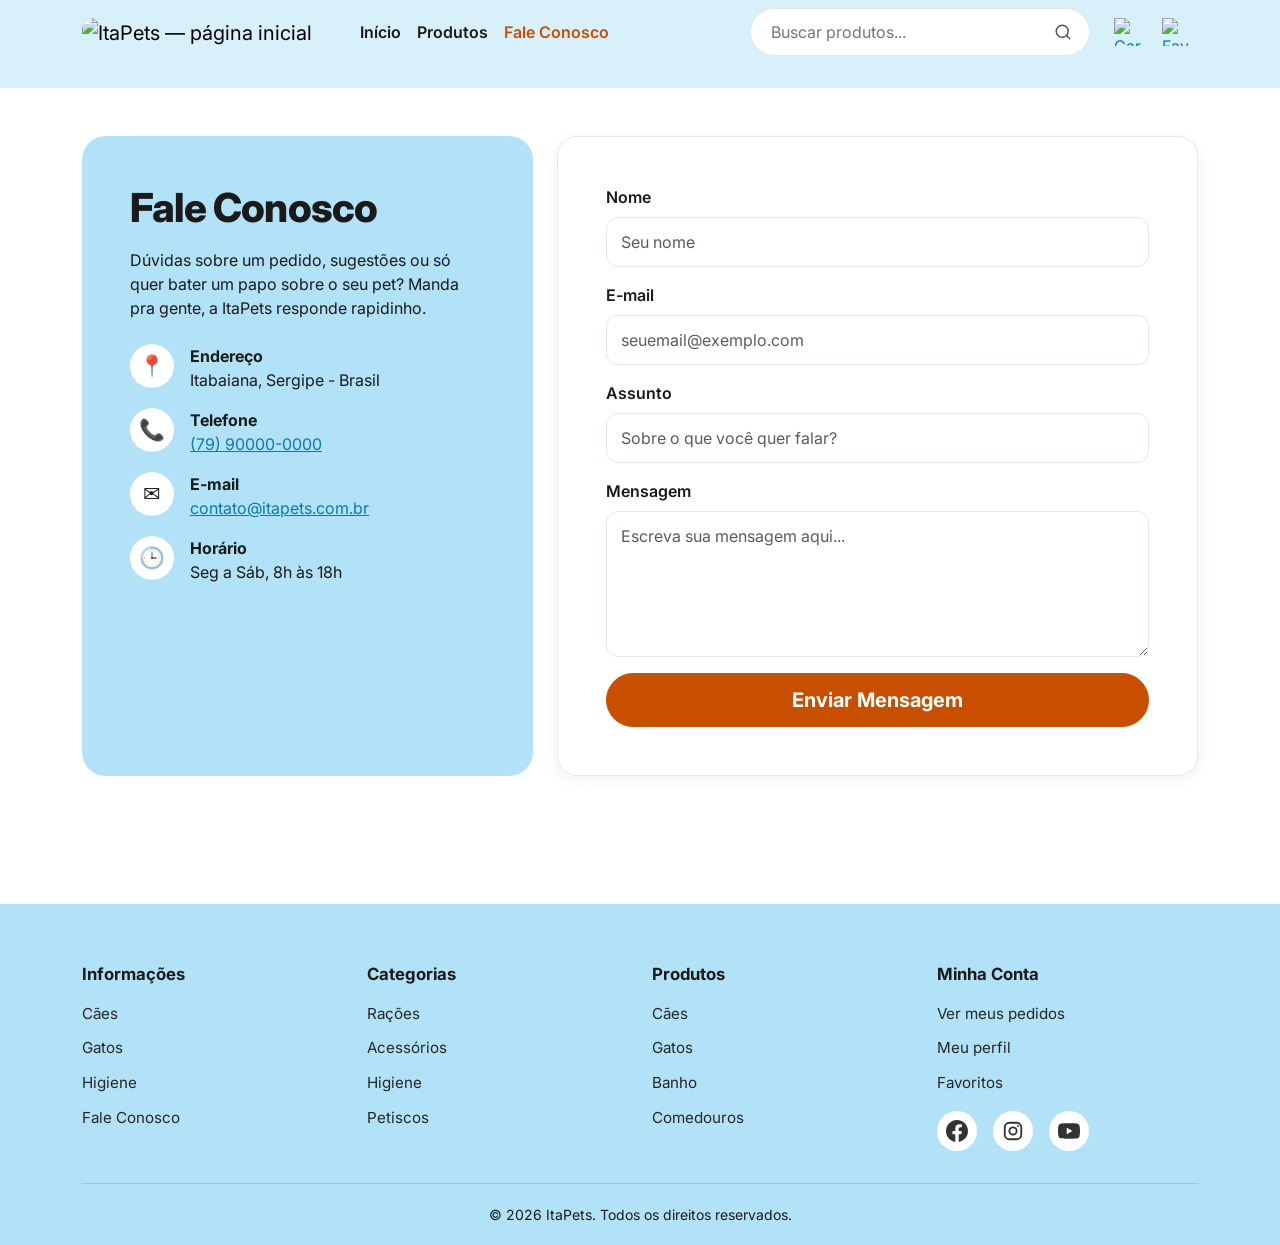
==== contato.html @ ccbf3d2e "Formatação Html-Css" ====
<!DOCTYPE html>
<html lang="pt-BR">

<head>
  <meta charset="utf-8">
  <meta name="viewport" content="width=device-width, initial-scale=1">
  <title>Fale Conosco — ItaPets</title>
  <meta name="description"
    content="Fale com a ItaPets: tire suas dúvidas, envie sugestões ou peça ajuda com o seu pedido.">
  <meta name="theme-color" content="#d7f0fa">
  <link rel="icon" href="imagens/icone-site.ico" sizes="16x16 32x32 48x48">
  <link rel="icon" type="image/png" href="imagens/icone-192.png" sizes="192x192">
  <link rel="apple-touch-icon" href="imagens/apple-touch-icon.png">
  <link rel="preconnect" href="https://fonts.googleapis.com">
  <link rel="preconnect" href="https://fonts.gstatic.com" crossorigin>
  <link rel="stylesheet" href="https://fonts.googleapis.com/css2?family=Inter:wght@400;600;700;800&amp;display=swap">
  <link rel="stylesheet" href="https://cdn.jsdelivr.net/npm/bootstrap@5.3.3/dist/css/bootstrap.min.css"
    integrity="sha384-QWTKZyjpPEjISv5WaRU9OFeRpok6YctnYmDr5pNlyT2bRjXh0JMhjY6hW+ALEwIH" crossorigin="anonymous">
  <link rel="stylesheet" href="style.css">
  <script src="https://cdn.jsdelivr.net/npm/bootstrap@5.3.3/dist/js/bootstrap.bundle.min.js"
    integrity="sha384-YvpcrYf0tY3lHB60NNkmXc5s9fDVZLESaAA55NDzOxhy9GkcIdslK1eN7N6jIeHz" crossorigin="anonymous"
    defer></script>
</head>

<body>
  <a class="u-pular-conteudo" href="#conteudo">Pular para o conteúdo</a>

  <header class="cabecalho sticky-top">
    <nav class="navbar navbar-expand-lg py-2" aria-label="Menu principal">
      <div class="container-xl">
        <a class="navbar-brand cabecalho__marca py-0" href="index.html"><img src="imagens/logo-itapets.png"
            alt="ItaPets — página inicial" width="400" height="214"></a>
        <div class="d-flex align-items-center gap-1 order-lg-last">
          <a class="cabecalho__icone" href="produtos.html"><img src="imagens/carrinho-compras.png"
              alt="Carrinho de compras" width="100" height="100"></a>
          <a class="cabecalho__icone" href="produtos.html"><img src="imagens/favoritos.png" alt="Favoritos" width="100"
              height="100"></a>
          <button class="navbar-toggler ms-1" type="button" data-bs-toggle="collapse" data-bs-target="#menu-principal"
            aria-controls="menu-principal" aria-expanded="false" aria-label="Abrir menu">
            <span class="navbar-toggler-icon"></span>
          </button>
        </div>
        <div class="collapse navbar-collapse" id="menu-principal">
          <ul class="navbar-nav ms-lg-4 me-lg-auto py-3 py-lg-0">
            <li class="nav-item">
              <a class="nav-link" href="index.html">Início</a>
            </li>
            <li class="nav-item">
              <a class="nav-link" href="produtos.html">Produtos</a>
            </li>
            <li class="nav-item">
              <a class="nav-link active" aria-current="page" href="contato.html">Fale Conosco</a>
            </li>
          </ul>
          <form class="busca mb-3 mb-lg-0 me-lg-3" role="search" action="produtos.html">
            <input class="busca__campo" type="search" name="busca" placeholder="Buscar produtos..."
              aria-label="Buscar produtos">
            <button class="busca__botao" type="submit" aria-label="Buscar">
              <svg width="18" height="18" viewBox="0 0 24 24" fill="none" stroke="currentColor" stroke-width="2"
                stroke-linecap="round" aria-hidden="true">
                <circle cx="11" cy="11" r="8" />
                <line x1="21" y1="21" x2="16.65" y2="16.65" />
              </svg>
            </button>
          </form>
        </div>
      </div>
    </nav>
  </header>

  <main id="conteudo" tabindex="-1" class="container-xl py-4 py-md-5">
    <div class="row g-4">
      <div class="col-lg-5">
        <div class="contato__info">
          <h1 class="mb-3">Fale Conosco</h1>
          <p class="mb-4">
            Dúvidas sobre um pedido, sugestões ou só quer bater um papo sobre
            o seu pet? Manda pra gente, a ItaPets responde rapidinho.
          </p>
          <address class="mb-0">
            <ul class="u-lista-limpa d-grid gap-3">
              <li class="d-flex gap-3">
                <span class="contato__icone" aria-hidden="true">📍</span><span><strong
                    class="d-block">Endereço</strong>Itabaiana, Sergipe -
                  Brasil</span>
              </li>
              <li class="d-flex gap-3">
                <span class="contato__icone" aria-hidden="true">📞</span><span><strong
                    class="d-block">Telefone</strong><a href="tel:+5579900000000">(79) 90000-0000</a></span>
              </li>
              <li class="d-flex gap-3">
                <span class="contato__icone" aria-hidden="true">✉️</span><span><strong class="d-block">E-mail</strong><a
                    class="text-break" href="mailto:contato@itapets.com.br">contato@itapets.com.br</a></span>
              </li>
              <li class="d-flex gap-3">
                <span class="contato__icone" aria-hidden="true">🕒</span><span><strong
                    class="d-block">Horário</strong>Seg
                  a Sáb, 8h às
                  18h</span>
              </li>
            </ul>
          </address>
        </div>
      </div>

      <div class="col-lg-7">
        <form class="contato__form u-cartao h-100 d-grid gap-3" action="#" method="post"
          aria-label="Formulário de contato">
          <div>
            <label class="form-label fw-semibold" for="nome">Nome</label>
            <input class="form-control" type="text" id="nome" name="nome" autocomplete="name" placeholder="Seu nome"
              required>
          </div>
          <div>
            <label class="form-label fw-semibold" for="email">E-mail</label>
            <input class="form-control" type="email" id="email" name="email" autocomplete="email"
              placeholder="seuemail@exemplo.com" required>
          </div>
          <div>
            <label class="form-label fw-semibold" for="assunto">Assunto</label>
            <input class="form-control" type="text" id="assunto" name="assunto"
              placeholder="Sobre o que você quer falar?">
          </div>
          <div>
            <label class="form-label fw-semibold" for="mensagem">Mensagem</label>
            <textarea class="form-control" id="mensagem" name="mensagem" rows="5"
              placeholder="Escreva sua mensagem aqui..." required></textarea>
          </div>
          <button class="btn btn--laranja btn-lg" type="submit">
            Enviar Mensagem
          </button>
        </form>
      </div>
    </div>
  </main>

  <footer class="rodape">
    <div class="container-xl">
      <nav class="row g-4" aria-label="Links do rodapé">
        <div class="col-6 col-md-3">
          <h2 class="rodape__titulo">Informações</h2>
          <ul class="u-lista-limpa">
            <li class="rodape__item">
              <a class="rodape__link" href="produtos.html#caes">Cães</a>
            </li>
            <li class="rodape__item">
              <a class="rodape__link" href="produtos.html#gatos">Gatos</a>
            </li>
            <li class="rodape__item">
              <a class="rodape__link" href="produtos.html#higiene">Higiene</a>
            </li>
            <li class="rodape__item">
              <a class="rodape__link" href="contato.html">Fale Conosco</a>
            </li>
          </ul>
        </div>
        <div class="col-6 col-md-3">
          <h2 class="rodape__titulo">Categorias</h2>
          <ul class="u-lista-limpa">
            <li class="rodape__item">
              <a class="rodape__link" href="produtos.html#racoes">Rações</a>
            </li>
            <li class="rodape__item">
              <a class="rodape__link" href="produtos.html#coleiras">Acessórios</a>
            </li>
            <li class="rodape__item">
              <a class="rodape__link" href="produtos.html#higiene">Higiene</a>
            </li>
            <li class="rodape__item">
              <a class="rodape__link" href="produtos.html#petiscos">Petiscos</a>
            </li>
          </ul>
        </div>
        <div class="col-6 col-md-3">
          <h2 class="rodape__titulo">Produtos</h2>
          <ul class="u-lista-limpa">
            <li class="rodape__item">
              <a class="rodape__link" href="produtos.html#caes">Cães</a>
            </li>
            <li class="rodape__item">
              <a class="rodape__link" href="produtos.html#gatos">Gatos</a>
            </li>
            <li class="rodape__item">
              <a class="rodape__link" href="produtos.html#limpeza">Banho</a>
            </li>
            <li class="rodape__item">
              <a class="rodape__link" href="produtos.html#comedouros">Comedouros</a>
            </li>
          </ul>
        </div>
        <div class="col-6 col-md-3">
          <h2 class="rodape__titulo">Minha Conta</h2>
          <ul class="u-lista-limpa">
            <li class="rodape__item">
              <a class="rodape__link" href="contato.html">Ver meus pedidos</a>
            </li>
            <li class="rodape__item">
              <a class="rodape__link" href="contato.html">Meu perfil</a>
            </li>
            <li class="rodape__item">
              <a class="rodape__link" href="produtos.html">Favoritos</a>
            </li>
          </ul>
          <div class="d-flex gap-3 mt-3">
            <a class="rodape__social" href="https://www.facebook.com/" aria-label="Facebook"><svg width="22" height="22"
                viewBox="0 0 24 24" fill="currentColor" aria-hidden="true">
                <path
                  d="M24 12.073c0-6.627-5.373-12-12-12s-12 5.373-12 12c0 5.99 4.388 10.954 10.125 11.854v-8.385H7.078v-3.47h3.047V9.43c0-3.007 1.792-4.669 4.533-4.669 1.312 0 2.686.235 2.686.235v2.953H15.83c-1.491 0-1.956.925-1.956 1.874v2.25h3.328l-.532 3.47h-2.796v8.385C19.612 23.027 24 18.062 24 12.073z" />
              </svg></a>
            <a class="rodape__social" href="https://www.instagram.com/" aria-label="Instagram"><svg width="22"
                height="22" viewBox="0 0 24 24" fill="none" stroke="currentColor" stroke-width="2" aria-hidden="true">
                <rect x="3" y="3" width="18" height="18" rx="5" />
                <circle cx="12" cy="12" r="4" />
                <circle cx="17.5" cy="6.5" r="1" fill="currentColor" stroke="none" />
              </svg></a>
            <a class="rodape__social" href="https://www.youtube.com/" aria-label="YouTube"><svg width="22" height="22"
                viewBox="0 0 24 24" fill="currentColor" aria-hidden="true">
                <path
                  d="M23.498 6.186a3.016 3.016 0 0 0-2.122-2.136C19.505 3.545 12 3.545 12 3.545s-7.505 0-9.377.505A3.017 3.017 0 0 0 .502 6.186C0 8.07 0 12 0 12s0 3.93.502 5.814a3.016 3.016 0 0 0 2.122 2.136c1.871.505 9.376.505 9.376.505s7.505 0 9.377-.505a3.015 3.015 0 0 0 2.122-2.136C24 15.93 24 12 24 12s0-3.93-.502-5.814zM9.545 15.568V8.432L15.818 12l-6.273 3.568z" />
              </svg></a>
          </div>
        </div>
      </nav>
      <p class="rodape__base mb-0">
        &copy; 2026 ItaPets. Todos os direitos reservados.
      </p>
    </div>
  </footer>
</body>

</html>
---- style.css ----
@charset "UTF-8";

:root {
  --cor-azul-claro: #d7f0fa;
  --cor-azul: #b2e2f8;
  --cor-azul-marca: #0a7aa8;
  --cor-azul-marca-escuro: #08618a;
  --cor-laranja: #ff6600;
  --cor-laranja-acao: #c94f00;
  --cor-laranja-acao-escuro: #a84200;
  --cor-verde-sucesso: #1a7f45;
  --cor-texto: #1a1a1a;
  --cor-borda: #e2e8f0;
  --cor-fundo-suave: #f6fbfe;

  --raio-pequeno: 12px;
  --raio-medio: 20px;
  --raio-pilula: 50rem;
  --altura-cabecalho: 88px;
  --sombra-suave: 0 4px 16px rgba(0, 0, 0, 0.06);
  --sombra-elevada: 0 12px 24px rgba(0, 0, 0, 0.1);

  --bs-body-font-family:
    "Inter", system-ui, -apple-system, "Segoe UI", Roboto, sans-serif;
  --bs-body-color: var(--cor-texto);
  --bs-link-color: var(--cor-azul-marca);
  --bs-link-color-rgb: 10, 122, 168;
  --bs-link-hover-color: var(--cor-laranja-acao);
  --bs-link-hover-color-rgb: 201, 79, 0;
  --bs-border-color: var(--cor-borda);
  --bs-focus-ring-color: rgba(255, 102, 0, 0.35);
  --bs-breadcrumb-divider: "›";
}

html {
  scroll-padding-top: calc(var(--altura-cabecalho) + 16px);
}

body {
  display: flex;
  flex-direction: column;
  min-height: 100vh;
  min-height: 100dvh;
  background-color: #ffffff;
}

main {
  flex: 1 0 auto;
}

main:focus {
  outline: none;
}

img,
svg {
  max-width: 100%;
  height: auto;
}

h1,
h2,
h3,
.h4,
.h5 {
  font-weight: 800;
  letter-spacing: -0.02em;
}

a:focus-visible,
button:focus-visible,
input:focus-visible,
select:focus-visible,
textarea:focus-visible {
  outline: 3px solid var(--cor-laranja);
  outline-offset: 3px;
}

@media (prefers-reduced-motion: reduce) {
  *,
  *::before,
  *::after {
    animation: none !important;
    transition: none !important;
    scroll-behavior: auto !important;
  }
}

.u-pular-conteudo {
  position: absolute;
  top: -100px;
  left: 16px;
  z-index: 1100;
  padding: 10px 16px;
  border-radius: var(--raio-medio);
  background: var(--cor-laranja-acao);
  color: #ffffff;
  font-weight: 700;
  text-decoration: none;
  transition: top 0.2s ease;
}

.u-pular-conteudo:focus {
  top: 12px;
  color: #ffffff;
}

.u-cartao {
  background: #ffffff;
  border: 1px solid var(--cor-borda);
  border-radius: var(--raio-medio);
  box-shadow: var(--sombra-suave);
}

.u-lista-limpa {
  margin: 0;
  padding: 0;
  list-style: none;
}

.u-texto-ativo {
  display: none;
}

.btn-check:checked + .btn .u-texto-inativo {
  display: none;
}

.btn-check:checked + .btn .u-texto-ativo {
  display: inline;
}

.cabecalho {
  min-height: var(--altura-cabecalho);
  background-color: var(--cor-azul-claro);
}

.cabecalho__marca img {
  width: auto;
  height: 56px;
  border-radius: var(--raio-pequeno);
}

.cabecalho__icone {
  display: inline-flex;
  align-items: center;
  justify-content: center;
  width: 44px;
  height: 44px;
  border-radius: 50%;
  transition: background-color 0.2s ease;
}

.cabecalho__icone:hover {
  background-color: #ffffff;
}

.cabecalho__icone img {
  width: 28px;
  height: 28px;
}

.cabecalho .nav-link {
  color: var(--cor-texto);
  font-weight: 600;
}

.cabecalho .nav-link:hover,
.cabecalho .nav-link.active {
  color: var(--cor-laranja-acao);
}

@media (min-width: 992px) {
  .cabecalho__marca img {
    height: 72px;
  }
}

.busca {
  display: flex;
  align-items: center;
  width: 100%;
  height: 48px;
  padding: 0 8px 0 18px;
  background: #ffffff;
  border: 1px solid var(--cor-borda);
  border-radius: var(--raio-pilula);
  transition:
    border-color 0.2s ease,
    box-shadow 0.2s ease;
}

.busca:focus-within {
  border-color: var(--cor-laranja);
  box-shadow: 0 6px 14px rgba(0, 0, 0, 0.1);
}

.busca__campo {
  flex: 1;
  min-width: 0;
  border: 0;
  background: transparent;
  font-size: 1rem;
}

.busca__campo:focus-visible {
  outline: none;
}

.busca__botao {
  display: flex;
  align-items: center;
  justify-content: center;
  width: 36px;
  height: 36px;
  border: 0;
  border-radius: 50%;
  background: transparent;
  color: #555555;
}

.busca__botao:hover {
  color: var(--cor-laranja-acao);
}

@media (min-width: 992px) {
  .busca {
    max-width: 340px;
  }
}

.btn {
  --bs-btn-font-weight: 700;
  --bs-btn-padding-y: 0.7rem;
  --bs-btn-padding-x: 1.4rem;
  --bs-btn-border-radius: var(--raio-pilula);
  transition: all 0.25s ease;
}

.btn--laranja {
  --bs-btn-color: #ffffff;
  --bs-btn-bg: var(--cor-laranja-acao);
  --bs-btn-border-color: var(--cor-laranja-acao);
  --bs-btn-hover-color: #ffffff;
  --bs-btn-hover-bg: var(--cor-laranja-acao-escuro);
  --bs-btn-hover-border-color: var(--cor-laranja-acao-escuro);
  --bs-btn-active-color: #ffffff;
  --bs-btn-active-bg: var(--cor-verde-sucesso);
  --bs-btn-active-border-color: var(--cor-verde-sucesso);
  --bs-btn-focus-shadow-rgb: 255, 102, 0;
}

.btn--azul {
  --bs-btn-color: #ffffff;
  --bs-btn-bg: var(--cor-azul-marca);
  --bs-btn-border-color: var(--cor-azul-marca);
  --bs-btn-hover-color: #ffffff;
  --bs-btn-hover-bg: var(--cor-azul-marca-escuro);
  --bs-btn-hover-border-color: var(--cor-azul-marca-escuro);
  --bs-btn-active-color: #ffffff;
  --bs-btn-active-bg: var(--cor-verde-sucesso);
  --bs-btn-active-border-color: var(--cor-verde-sucesso);
  --bs-btn-focus-shadow-rgb: 10, 122, 168;
}

.btn--contorno {
  --bs-btn-color: var(--cor-azul-marca);
  --bs-btn-bg: #ffffff;
  --bs-btn-border-color: var(--cor-azul-marca);
  --bs-btn-border-width: 2px;
  --bs-btn-hover-color: var(--cor-azul-marca-escuro);
  --bs-btn-hover-bg: var(--cor-azul-claro);
  --bs-btn-hover-border-color: var(--cor-azul-marca-escuro);
  --bs-btn-active-color: #b0164b;
  --bs-btn-active-bg: #ffe8ee;
  --bs-btn-active-border-color: #b0164b;
}

.btn--branco {
  --bs-btn-color: var(--cor-laranja-acao);
  --bs-btn-bg: #ffffff;
  --bs-btn-border-color: #ffffff;
  --bs-btn-border-width: 2px;
  --bs-btn-hover-color: #ffffff;
  --bs-btn-hover-bg: transparent;
  --bs-btn-hover-border-color: #ffffff;
}

.btn--laranja:hover,
.btn--azul:hover,
.btn--branco:hover {
  transform: translateY(-2px);
  box-shadow: var(--sombra-elevada);
}

.estrelas {
  --tamanho: 16px;
  display: inline-block;
  height: var(--tamanho);
  font-size: var(--tamanho);
  line-height: 1;
}

.estrelas::before {
  content: "★★★★★";
  background: linear-gradient(
    90deg,
    #f5a300 calc(var(--nota) / 5 * 100%),
    #d0d0d0 calc(var(--nota) / 5 * 100%)
  );
  -webkit-background-clip: text;
  background-clip: text;
  color: transparent;
}

.estrelas--grande {
  --tamanho: 20px;
}

.banner {
  display: flex;
  align-items: center;
  justify-content: space-between;
  gap: 16px;
  padding: 0 clamp(20px, 4vw, 48px);
  overflow: hidden;
  border-radius: var(--raio-medio);
  background: linear-gradient(
    120deg,
    var(--cor-azul) 0%,
    var(--cor-azul-claro) 100%
  );
}

.banner__texto {
  min-width: 0;
  padding: clamp(18px, 3vw, 32px) 0;
}

.banner__titulo {
  margin: 0;
  font-size: clamp(1.35rem, 3.4vw, 2.4rem);
  font-weight: 800;
  line-height: 1.05;
  letter-spacing: -0.02em;
}

.banner__destaque {
  color: var(--cor-laranja-acao);
}

.banner__subtitulo {
  margin: 6px 0 0;
  font-size: clamp(0.85rem, 1.5vw, 1.1rem);
}

.banner__imagem {
  flex-shrink: 0;
  align-self: flex-end;
  width: auto;
  height: clamp(120px, 15vw, 190px);
  margin-top: 12px;
}

.produto-card {
  display: flex;
  flex-direction: column;
  height: 100%;
  padding: 12px;
  background: #ffffff;
  border: 1px solid var(--cor-borda);
  border-radius: var(--raio-medio);
  transition:
    transform 0.3s ease,
    box-shadow 0.3s ease;
}

.produto-card:hover {
  transform: translateY(-5px);
  box-shadow: var(--sombra-elevada);
}

.produto-card__imagem {
  display: block;
  aspect-ratio: 1;
  padding: 12px;
  overflow: hidden;
  border-radius: 14px;
  background: #ffffff;
}

.produto-card__imagem img {
  width: 100%;
  height: 100%;
  object-fit: contain;
  transition: transform 0.4s ease;
}

.produto-card:hover .produto-card__imagem img {
  transform: scale(1.06);
}

.produto-card__corpo {
  display: flex;
  flex: 1;
  flex-direction: column;
  gap: 6px;
  padding: 10px 4px 2px;
}

.produto-card__titulo {
  display: -webkit-box;
  min-height: 2.6em;
  margin: 0;
  overflow: hidden;
  font-size: 0.95rem;
  font-weight: 700;
  line-height: 1.3;
  letter-spacing: 0;
  -webkit-line-clamp: 2;
  -webkit-box-orient: vertical;
}

.produto-card__titulo a {
  color: var(--cor-texto);
  text-decoration: none;
}

.produto-card__titulo a:hover {
  color: var(--cor-laranja-acao);
}

.produto-card__preco {
  margin: auto 0 0;
  font-size: 1.15rem;
  font-weight: 800;
}

.rodape {
  margin-top: clamp(48px, 8vw, 80px);
  padding: clamp(40px, 6vw, 60px) 0 20px;
  background-color: var(--cor-azul);
}

.rodape__titulo {
  margin-bottom: 16px;
  font-size: 1.05rem;
  font-weight: 700;
  letter-spacing: 0;
}

.rodape__item {
  margin-bottom: 10px;
}

.rodape__link {
  color: #262626;
  font-size: 0.95rem;
  text-decoration: none;
}

.rodape__link:hover {
  color: var(--cor-laranja-acao);
  text-decoration: underline;
}

.rodape__social {
  display: inline-flex;
  align-items: center;
  justify-content: center;
  width: 40px;
  height: 40px;
  border-radius: 50%;
  background-color: #ffffff;
  color: #333333;
  transition: all 0.25s ease;
}

.rodape__social:hover {
  background-color: var(--cor-laranja-acao);
  color: #ffffff;
  transform: translateY(-3px);
}

.rodape__base {
  margin-top: 32px;
  padding-top: 20px;
  border-top: 1px solid rgba(0, 0, 0, 0.12);
  font-size: 0.875rem;
  text-align: center;
}

.hero {
  margin-top: clamp(20px, 3vw, 40px);
  padding: clamp(28px, 5vw, 64px) clamp(20px, 5vw, 64px) 0;
  overflow: hidden;
  border-radius: var(--raio-medio);
  background-color: var(--cor-azul);
}

.hero__texto {
  padding-bottom: clamp(24px, 4vw, 64px);
}

.hero__titulo {
  margin-bottom: clamp(12px, 2vw, 24px);
  font-size: clamp(2.4rem, 7vw, 5.5rem);
  font-weight: 700;
  line-height: 1.02;
}

.hero__descricao {
  margin-bottom: 4px;
  font-size: clamp(1.05rem, 1.9vw, 1.5rem);
}

.hero__imagem {
  display: block;
  width: min(100%, 380px);
  margin: 0 auto;
}

@media (max-width: 575.98px) {
  .hero__texto {
    padding-bottom: 8px;
  }

  .hero__imagem {
    width: min(70%, 240px);
  }
}

.categorias__titulo {
  margin: clamp(48px, 7vw, 96px) 0 clamp(24px, 4vw, 48px);
  font-size: clamp(1.5rem, 2.6vw, 2.2rem);
  text-align: center;
}

.categoria-card {
  display: flex;
  flex-direction: column;
  align-items: center;
  justify-content: center;
  gap: 14px;
  height: 100%;
  aspect-ratio: 5 / 6;
  padding: clamp(16px, 3vw, 36px);
  border-radius: 22px;
  background-color: var(--cor-card, var(--cor-azul));
  color: #241d1d;
  text-align: center;
  text-decoration: none;
  transition:
    transform 0.3s ease,
    box-shadow 0.3s ease;
}

.categoria-card:hover {
  color: #241d1d;
  transform: translateY(-5px);
  box-shadow: var(--sombra-elevada);
}

.categoria-card img {
  width: clamp(56px, 7vw, 96px);
  height: clamp(56px, 7vw, 96px);
  object-fit: contain;
}

.categoria-card__nome {
  font-size: clamp(0.95rem, 1.4vw, 1.2rem);
  font-weight: 700;
}

.categorias__item:nth-child(1) {
  --cor-card: #ff8a4c;
}
.categorias__item:nth-child(2) {
  --cor-card: #ffb876;
}
.categorias__item:nth-child(3) {
  --cor-card: #e4ad83;
}
.categorias__item:nth-child(4) {
  --cor-card: #f25c75;
}
.categorias__item:nth-child(5) {
  --cor-card: #d2c5bb;
}
.categorias__item:nth-child(6) {
  --cor-card: #a7f3d0;
}
.categorias__item:nth-child(7) {
  --cor-card: #38bdf8;
}
.categorias__item:nth-child(8) {
  --cor-card: #f87171;
}

.cta-contato {
  max-width: 600px;
  margin: clamp(56px, 8vw, 100px) auto 0;
  padding: clamp(36px, 6vw, 60px) clamp(20px, 5vw, 40px);
  border-radius: 24px;
  background: linear-gradient(135deg, var(--cor-laranja-acao) 0%, #e05a00 100%);
  box-shadow: 0 10px 40px rgba(255, 102, 0, 0.2);
  color: #ffffff;
  text-align: center;
}

.cta-contato__titulo {
  margin-bottom: 16px;
  font-size: clamp(1.6rem, 4vw, 2.25rem);
}

.cta-contato__texto {
  margin-bottom: 28px;
  font-size: clamp(1rem, 2vw, 1.125rem);
  line-height: 1.6;
}

.vitrine {
  position: relative;
  padding-top: clamp(16px, 2.5vw, 28px);
}

.vitrine__titulo {
  margin: 0;
  font-size: clamp(1.8rem, 3.6vw, 2.6rem);
}

.vitrine__alvo {
  position: absolute;
  top: 0;
}

.chips {
  display: flex;
  gap: 10px;
  padding: 4px 2px 14px;
  overflow-x: auto;
  scrollbar-width: thin;
}

.chips__link {
  flex-shrink: 0;
  padding: 9px 18px;
  border: 1px solid var(--cor-borda);
  border-radius: var(--raio-pilula);
  background: #ffffff;
  color: #333333;
  font-size: 0.875rem;
  font-weight: 600;
  text-decoration: none;
  transition: all 0.25s ease;
}

.chips__link:hover {
  border-color: var(--cor-laranja-acao);
  color: var(--cor-laranja-acao);
}

.vitrine:not(:has(.vitrine__alvo:target)) .chips__link[href="#todos"],
.vitrine:has(#caes:target) .chips__link[href="#caes"],
.vitrine:has(#gatos:target) .chips__link[href="#gatos"],
.vitrine:has(#racoes:target) .chips__link[href="#racoes"],
.vitrine:has(#petiscos:target) .chips__link[href="#petiscos"],
.vitrine:has(#coleiras:target) .chips__link[href="#coleiras"],
.vitrine:has(#comedouros:target) .chips__link[href="#comedouros"],
.vitrine:has(#higiene:target) .chips__link[href="#higiene"],
.vitrine:has(#limpeza:target) .chips__link[href="#limpeza"] {
  border-color: var(--cor-laranja-acao);
  background: var(--cor-laranja-acao);
  color: #ffffff;
}

.filtros {
  padding: 22px 20px;
  border-radius: var(--raio-medio);
  background: var(--cor-azul-claro);
}

.filtros__legenda {
  margin-bottom: 12px;
  font-size: 1rem;
  font-weight: 700;
}

.filtros .form-check-input:checked {
  border-color: var(--cor-laranja-acao);
  background-color: var(--cor-laranja-acao);
}

@media (min-width: 992px) {
  .filtros {
    position: sticky;
    top: calc(var(--altura-cabecalho) + 20px);
  }
}

.vitrine__categoria {
  display: none;
}

.vitrine:not(:has(.vitrine__alvo:target)) .vitrine__categoria--todos,
.vitrine:has(#caes:target) .vitrine__categoria--caes,
.vitrine:has(#gatos:target) .vitrine__categoria--gatos,
.vitrine:has(#racoes:target) .vitrine__categoria--racoes,
.vitrine:has(#petiscos:target) .vitrine__categoria--petiscos,
.vitrine:has(#coleiras:target) .vitrine__categoria--coleiras,
.vitrine:has(#comedouros:target) .vitrine__categoria--comedouros,
.vitrine:has(#higiene:target) .vitrine__categoria--higiene,
.vitrine:has(#limpeza:target) .vitrine__categoria--limpeza {
  display: inline;
}

.vitrine:not(:has(.vitrine__alvo:target)) .vitrine__migalha {
  display: none;
}

.vitrine:has(#caes:target) .vitrine__item:not([data-categorias~="caes"]),
.vitrine:has(#gatos:target) .vitrine__item:not([data-categorias~="gatos"]),
.vitrine:has(#racoes:target) .vitrine__item:not([data-categorias~="racoes"]),
.vitrine:has(#petiscos:target)
  .vitrine__item:not([data-categorias~="petiscos"]),
.vitrine:has(#coleiras:target)
  .vitrine__item:not([data-categorias~="coleiras"]),
.vitrine:has(#comedouros:target)
  .vitrine__item:not([data-categorias~="comedouros"]),
.vitrine:has(#higiene:target) .vitrine__item:not([data-categorias~="higiene"]),
.vitrine:has(#limpeza:target) .vitrine__item:not([data-categorias~="limpeza"]),
.vitrine:has(#p-ate50:checked) .vitrine__item:not([data-faixa="ate50"]),
.vitrine:has(#p-50a100:checked) .vitrine__item:not([data-faixa="50a100"]),
.vitrine:has(#p-acima100:checked) .vitrine__item:not([data-faixa="acima100"]),
.vitrine:has(.filtros__marca:checked):not(:has(#m-quatree:checked))
  .vitrine__item[data-marca="quatree"],
.vitrine:has(.filtros__marca:checked):not(:has(#m-truly-delight:checked))
  .vitrine__item[data-marca="truly-delight"],
.vitrine:has(.filtros__marca:checked):not(:has(#m-premier:checked))
  .vitrine__item[data-marca="premier"],
.vitrine:has(.filtros__marca:checked):not(:has(#m-newpet:checked))
  .vitrine__item[data-marca="newpet"],
.vitrine:has(.filtros__marca:checked):not(:has(#m-myhug:checked))
  .vitrine__item[data-marca="myhug"],
.vitrine:has(.filtros__marca:checked):not(:has(#m-petlove:checked))
  .vitrine__item[data-marca="petlove"],
.vitrine:has(.filtros__marca:checked):not(:has(#m-petclean:checked))
  .vitrine__item[data-marca="petclean"] {
  display: none;
}

.vitrine:has(option[value="menor-preco"]:checked) .vitrine__item {
  order: var(--p);
}

.vitrine:has(option[value="maior-preco"]:checked) .vitrine__item {
  order: calc(var(--p) * -1);
}

.vitrine:has(option[value="nome"]:checked) .vitrine__item {
  order: var(--n);
}

.vitrine:has(option[value="avaliacao"]:checked) .vitrine__item {
  order: calc(var(--a) * -1);
}

.vitrine__grade {
  counter-reset: produtos;
}

.vitrine__item {
  counter-increment: produtos;
}

.vitrine__grade::after {
  content: counter(produtos) " produto(s) encontrado(s)";
  order: -9999999;
  width: 100%;
  padding: 0 calc(var(--bs-gutter-x) * 0.5);
  color: #555555;
  font-size: 0.875rem;
}

.produto {
  display: grid;
  grid-template-areas:
    "titulo"
    "galeria"
    "info";
  grid-template-columns: minmax(0, 1fr);
  gap: 18px;
}

.produto__titulo {
  grid-area: titulo;
  margin: 0;
}

.produto__galeria {
  grid-area: galeria;
  width: 100%;
}

.produto__info {
  grid-area: info;
  min-width: 0;
}

@media (min-width: 992px) {
  .produto {
    grid-template-areas:
      "galeria titulo"
      "galeria info";
    grid-template-columns: minmax(0, 1.05fr) minmax(0, 1fr);
    grid-template-rows: auto 1fr;
    column-gap: 48px;
  }

  .produto__titulo {
    align-self: end;
  }
}

.produto__titulo {
  font-size: clamp(1.6rem, 3.2vw, 2.4rem);
  line-height: 1.15;
}

.galeria {
  max-width: 560px;
  margin: 0 auto;
}

.galeria__principal,
.galeria__miniatura {
  aspect-ratio: 1;
  overflow: hidden;
  background: #ffffff;
  border: 1px solid var(--cor-borda);
}

.galeria__principal {
  padding: clamp(16px, 4vw, 40px);
  border-radius: 22px;
}

.galeria__principal img,
.galeria__miniatura img {
  width: 100%;
  height: 100%;
  object-fit: contain;
  transition: transform 0.4s ease;
}

.galeria__miniaturas {
  display: grid;
  grid-template-columns: repeat(3, minmax(0, 1fr));
  gap: 12px;
  margin-top: 12px;
}

.galeria__miniatura {
  padding: 8px;
  border-width: 2px;
  border-radius: 14px;
  cursor: pointer;
  transition:
    border-color 0.2s ease,
    transform 0.2s ease;
}

.galeria__miniatura:hover {
  border-color: var(--cor-laranja);
  transform: translateY(-2px);
}

.galeria__miniatura--topo img,
#vista-2:checked ~ .galeria__principal img {
  transform: scale(1.8);
  transform-origin: 50% 15%;
}

.galeria__miniatura--base img,
#vista-3:checked ~ .galeria__principal img {
  transform: scale(1.8);
  transform-origin: 50% 85%;
}

#vista-1:checked ~ .galeria__miniaturas [for="vista-1"],
#vista-2:checked ~ .galeria__miniaturas [for="vista-2"],
#vista-3:checked ~ .galeria__miniaturas [for="vista-3"] {
  border-color: var(--cor-laranja);
}

.btn-check:focus-visible ~ .galeria__miniaturas {
  outline: 3px solid var(--cor-laranja);
  outline-offset: 3px;
  border-radius: 14px;
}

.produto__marca {
  padding: 6px 12px;
  border-radius: var(--raio-medio);
  background: var(--cor-azul-claro);
  color: #075a7d;
  font-size: 0.8rem;
  font-weight: 700;
  letter-spacing: 0.04em;
  text-transform: uppercase;
}

.produto__preco {
  font-size: clamp(1.9rem, 3.6vw, 2.5rem);
  font-weight: 800;
  letter-spacing: -0.02em;
}

.produto__resumo {
  padding: 14px 16px;
  border-radius: 14px;
  background: var(--cor-fundo-suave);
  line-height: 1.5;
}

.produto__quantidade {
  width: 88px;
  border-radius: var(--raio-pilula);
  font-weight: 700;
  text-align: center;
}

.ficha {
  display: grid;
  grid-template-columns: max-content minmax(0, 1fr);
  margin: 0;
  overflow: hidden;
  border-radius: 14px;
}

.ficha__termo,
.ficha__valor {
  margin: 0;
  padding: 11px 14px;
  line-height: 1.4;
}

.ficha__termo {
  font-weight: 700;
}

.ficha__termo:nth-of-type(odd),
.ficha__valor:nth-of-type(odd) {
  background: var(--cor-fundo-suave);
}

@media (min-width: 992px) {
  .galeria {
    position: sticky;
    top: calc(var(--altura-cabecalho) + 20px);
  }
}

.contato__info {
  height: 100%;
  padding: clamp(24px, 5vw, 48px);
  border-radius: 24px;
  background-color: var(--cor-azul);
}

.contato__icone {
  display: flex;
  flex-shrink: 0;
  align-items: center;
  justify-content: center;
  width: 44px;
  height: 44px;
  border-radius: 50%;
  background-color: #ffffff;
  font-size: 1.3rem;
}

.contato__form {
  padding: clamp(24px, 5vw, 48px);
}

.contato__form .form-control {
  padding: 12px 14px;
  border-radius: var(--raio-pequeno);
}

.contato__form .form-control:focus {
  border-color: var(--cor-laranja);
  box-shadow: 0 0 0 0.2rem var(--bs-focus-ring-color);
}

/* Em telas de toque o :hover "gruda" depois do toque; desliga os efeitos de elevação */
@media (hover: none) {
  .btn--laranja:hover,
  .btn--azul:hover,
  .btn--branco:hover,
  .produto-card:hover,
  .categoria-card:hover,
  .rodape__social:hover,
  .galeria__miniatura:hover,
  .produto-card:hover .produto-card__imagem img {
    box-shadow: none;
    transform: none;
  }
}
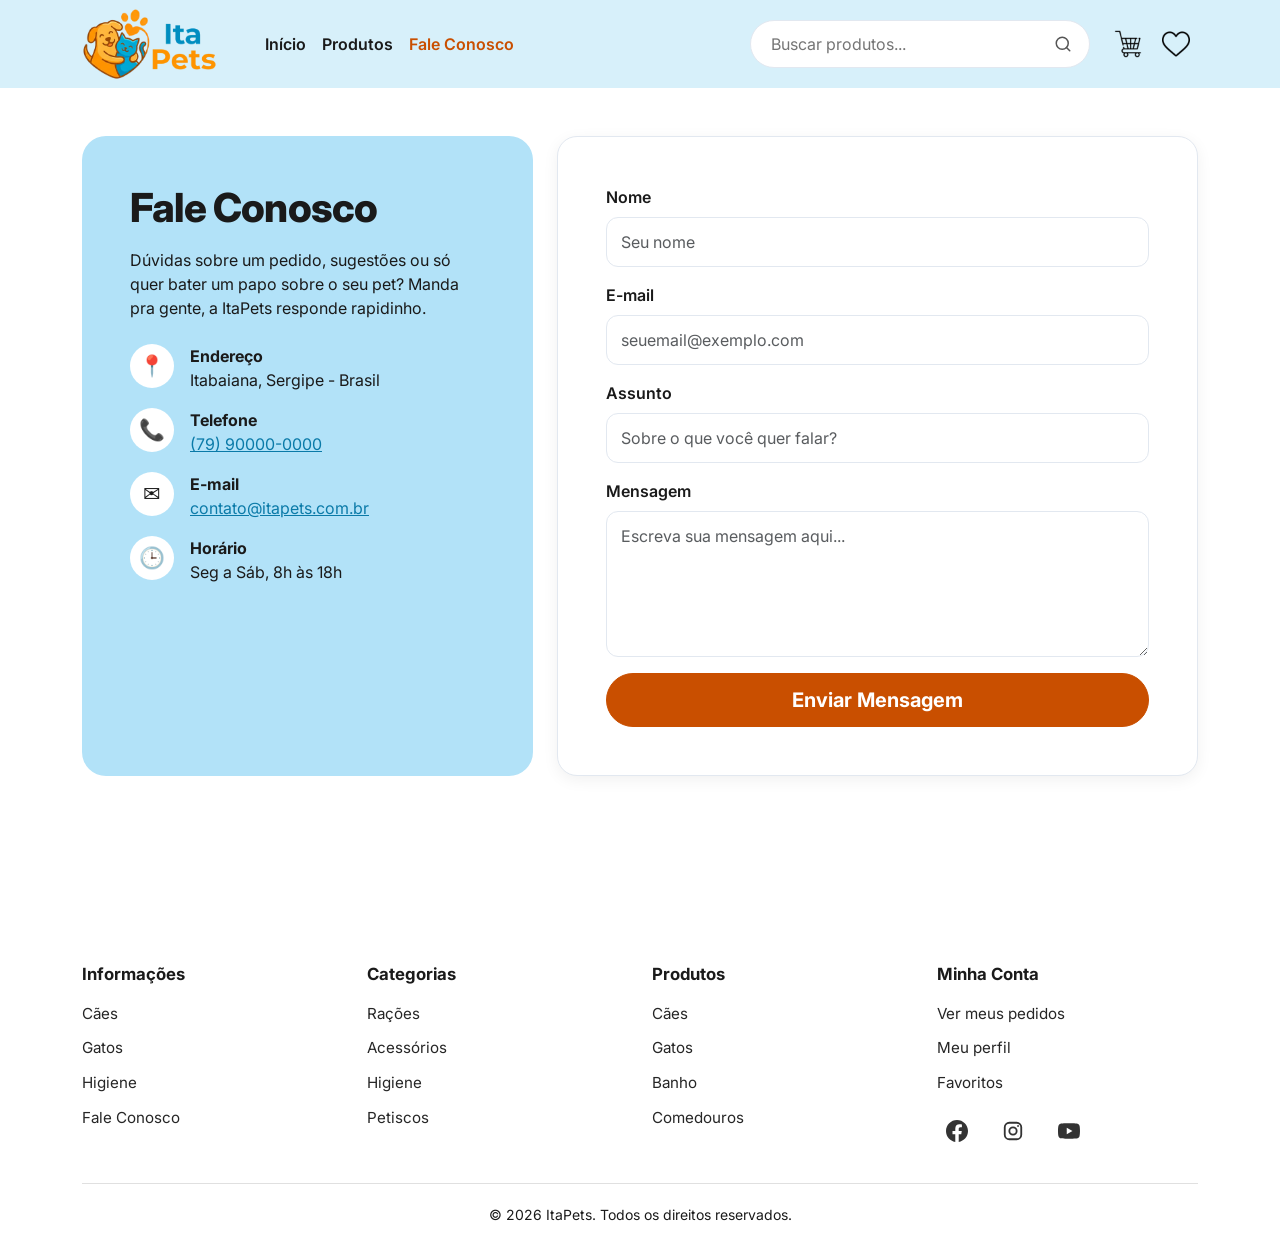
==== commit e2cffaa9: "Reorganiza pastas, remove divs e converte imagens para WebP - Remove todas as <div> das 15 páginas, " ====
--- a/contato.html
+++ b/contato.html
@@ -8,15 +8,15 @@
   <meta name="description"
     content="Fale com a ItaPets: tire suas dúvidas, envie sugestões ou peça ajuda com o seu pedido.">
   <meta name="theme-color" content="#d7f0fa">
-  <link rel="icon" href="imagens/icone-site.ico" sizes="16x16 32x32 48x48">
-  <link rel="icon" type="image/png" href="imagens/icone-192.png" sizes="192x192">
-  <link rel="apple-touch-icon" href="imagens/apple-touch-icon.png">
+  <link rel="icon" href="imagens/favicon/icone-site.ico" sizes="16x16 32x32 48x48">
+  <link rel="icon" type="image/png" href="imagens/favicon/icone-192.png" sizes="192x192">
+  <link rel="apple-touch-icon" href="imagens/favicon/apple-touch-icon.png">
   <link rel="preconnect" href="https://fonts.googleapis.com">
   <link rel="preconnect" href="https://fonts.gstatic.com" crossorigin>
   <link rel="stylesheet" href="https://fonts.googleapis.com/css2?family=Inter:wght@400;600;700;800&amp;display=swap">
   <link rel="stylesheet" href="https://cdn.jsdelivr.net/npm/bootstrap@5.3.3/dist/css/bootstrap.min.css"
     integrity="sha384-QWTKZyjpPEjISv5WaRU9OFeRpok6YctnYmDr5pNlyT2bRjXh0JMhjY6hW+ALEwIH" crossorigin="anonymous">
-  <link rel="stylesheet" href="style.css">
+  <link rel="stylesheet" href="css/style.css">
   <script src="https://cdn.jsdelivr.net/npm/bootstrap@5.3.3/dist/js/bootstrap.bundle.min.js"
     integrity="sha384-YvpcrYf0tY3lHB60NNkmXc5s9fDVZLESaAA55NDzOxhy9GkcIdslK1eN7N6jIeHz" crossorigin="anonymous"
     defer></script>
@@ -25,207 +25,191 @@
 <body>
   <a class="u-pular-conteudo" href="#conteudo">Pular para o conteúdo</a>
 
-  <header class="cabecalho sticky-top">
-    <nav class="navbar navbar-expand-lg py-2" aria-label="Menu principal">
-      <div class="container-xl">
-        <a class="navbar-brand cabecalho__marca py-0" href="index.html"><img src="imagens/logo-itapets.png"
-            alt="ItaPets — página inicial" width="400" height="214"></a>
-        <div class="d-flex align-items-center gap-1 order-lg-last">
-          <a class="cabecalho__icone" href="produtos.html"><img src="imagens/carrinho-compras.png"
-              alt="Carrinho de compras" width="100" height="100"></a>
-          <a class="cabecalho__icone" href="produtos.html"><img src="imagens/favoritos.png" alt="Favoritos" width="100"
-              height="100"></a>
-          <button class="navbar-toggler ms-1" type="button" data-bs-toggle="collapse" data-bs-target="#menu-principal"
-            aria-controls="menu-principal" aria-expanded="false" aria-label="Abrir menu">
-            <span class="navbar-toggler-icon"></span>
-          </button>
-        </div>
-        <div class="collapse navbar-collapse" id="menu-principal">
-          <ul class="navbar-nav ms-lg-4 me-lg-auto py-3 py-lg-0">
-            <li class="nav-item">
-              <a class="nav-link" href="index.html">Início</a>
-            </li>
-            <li class="nav-item">
-              <a class="nav-link" href="produtos.html">Produtos</a>
-            </li>
-            <li class="nav-item">
-              <a class="nav-link active" aria-current="page" href="contato.html">Fale Conosco</a>
-            </li>
-          </ul>
-          <form class="busca mb-3 mb-lg-0 me-lg-3" role="search" action="produtos.html">
-            <input class="busca__campo" type="search" name="busca" placeholder="Buscar produtos..."
-              aria-label="Buscar produtos">
-            <button class="busca__botao" type="submit" aria-label="Buscar">
-              <svg width="18" height="18" viewBox="0 0 24 24" fill="none" stroke="currentColor" stroke-width="2"
-                stroke-linecap="round" aria-hidden="true">
-                <circle cx="11" cy="11" r="8" />
-                <line x1="21" y1="21" x2="16.65" y2="16.65" />
-              </svg>
-            </button>
-          </form>
-        </div>
-      </div>
+  <header class="cabecalho sticky-top navbar navbar-expand-lg align-items-start py-2">
+    <nav class="container-xl" aria-label="Menu principal">
+      <a class="navbar-brand cabecalho__marca py-0" href="index.html"><img src="imagens/logo-itapets.webp"
+          alt="ItaPets — página inicial"></a>
+      <a class="cabecalho__icone ms-auto order-lg-last" href="produtos.html"><img
+          src="imagens/icones/carrinho-compras.webp" alt="Carrinho de compras"></a>
+      <a class="cabecalho__icone ms-1 order-lg-last" href="produtos.html"><img src="imagens/icones/favoritos.webp"
+          alt="Favoritos"></a>
+      <button class="navbar-toggler ms-2" type="button" data-bs-toggle="collapse" data-bs-target=".cabecalho__menu"
+        aria-controls="menu-principal busca-principal" aria-expanded="false" aria-label="Abrir menu">
+        <span class="navbar-toggler-icon"></span>
+      </button>
+      <ul class="cabecalho__menu navbar-nav collapse navbar-collapse align-items-stretch ms-lg-4 py-3 py-lg-0"
+        id="menu-principal">
+        <li class="nav-item">
+          <a class="nav-link" href="index.html">Início</a>
+        </li>
+        <li class="nav-item">
+          <a class="nav-link" href="produtos.html">Produtos</a>
+        </li>
+        <li class="nav-item">
+          <a class="nav-link active" aria-current="page" href="contato.html">Fale Conosco</a>
+        </li>
+      </ul>
+      <form class="cabecalho__menu busca collapse navbar-collapse mb-3 mb-lg-0 me-lg-3" id="busca-principal"
+        role="search" action="produtos.html">
+        <input class="busca__campo" type="search" name="busca" placeholder="Buscar produtos..."
+          aria-label="Buscar produtos">
+        <button class="busca__botao" type="submit" aria-label="Buscar">
+          <svg width="18" height="18" viewBox="0 0 24 24" fill="none" stroke="currentColor" stroke-width="2"
+            stroke-linecap="round" aria-hidden="true">
+            <circle cx="11" cy="11" r="8" />
+            <line x1="21" y1="21" x2="16.65" y2="16.65" />
+          </svg>
+        </button>
+      </form>
     </nav>
   </header>
 
-  <main id="conteudo" tabindex="-1" class="container-xl py-4 py-md-5">
-    <div class="row g-4">
-      <div class="col-lg-5">
-        <div class="contato__info">
-          <h1 class="mb-3">Fale Conosco</h1>
-          <p class="mb-4">
-            Dúvidas sobre um pedido, sugestões ou só quer bater um papo sobre
-            o seu pet? Manda pra gente, a ItaPets responde rapidinho.
-          </p>
-          <address class="mb-0">
-            <ul class="u-lista-limpa d-grid gap-3">
-              <li class="d-flex gap-3">
-                <span class="contato__icone" aria-hidden="true">📍</span><span><strong
-                    class="d-block">Endereço</strong>Itabaiana, Sergipe -
-                  Brasil</span>
-              </li>
-              <li class="d-flex gap-3">
-                <span class="contato__icone" aria-hidden="true">📞</span><span><strong
-                    class="d-block">Telefone</strong><a href="tel:+5579900000000">(79) 90000-0000</a></span>
-              </li>
-              <li class="d-flex gap-3">
-                <span class="contato__icone" aria-hidden="true">✉️</span><span><strong class="d-block">E-mail</strong><a
-                    class="text-break" href="mailto:contato@itapets.com.br">contato@itapets.com.br</a></span>
-              </li>
-              <li class="d-flex gap-3">
-                <span class="contato__icone" aria-hidden="true">🕒</span><span><strong
-                    class="d-block">Horário</strong>Seg
-                  a Sáb, 8h às
-                  18h</span>
-              </li>
-            </ul>
-          </address>
-        </div>
-      </div>
-
-      <div class="col-lg-7">
-        <form class="contato__form u-cartao h-100 d-grid gap-3" action="#" method="post"
-          aria-label="Formulário de contato">
-          <div>
-            <label class="form-label fw-semibold" for="nome">Nome</label>
-            <input class="form-control" type="text" id="nome" name="nome" autocomplete="name" placeholder="Seu nome"
-              required>
-          </div>
-          <div>
-            <label class="form-label fw-semibold" for="email">E-mail</label>
-            <input class="form-control" type="email" id="email" name="email" autocomplete="email"
-              placeholder="seuemail@exemplo.com" required>
-          </div>
-          <div>
-            <label class="form-label fw-semibold" for="assunto">Assunto</label>
-            <input class="form-control" type="text" id="assunto" name="assunto"
-              placeholder="Sobre o que você quer falar?">
-          </div>
-          <div>
-            <label class="form-label fw-semibold" for="mensagem">Mensagem</label>
-            <textarea class="form-control" id="mensagem" name="mensagem" rows="5"
-              placeholder="Escreva sua mensagem aqui..." required></textarea>
-          </div>
-          <button class="btn btn--laranja btn-lg" type="submit">
-            Enviar Mensagem
-          </button>
-        </form>
-      </div>
-    </div>
+  <main id="conteudo" tabindex="-1" class="contato container-xl py-4 py-md-5">
+    <section class="contato__info" aria-labelledby="contato-titulo">
+      <h1 class="mb-3" id="contato-titulo">Fale Conosco</h1>
+      <p class="mb-4">
+        Dúvidas sobre um pedido, sugestões ou só quer bater um papo sobre
+        o seu pet? Manda pra gente, a ItaPets responde rapidinho.
+      </p>
+      <address class="mb-0">
+        <ul class="u-lista-limpa d-grid gap-3">
+          <li class="d-flex gap-3">
+            <span class="contato__icone" aria-hidden="true">📍</span>
+            <span><strong class="d-block">Endereço</strong>Itabaiana, Sergipe - Brasil</span>
+          </li>
+          <li class="d-flex gap-3">
+            <span class="contato__icone" aria-hidden="true">📞</span>
+            <span><strong class="d-block">Telefone</strong><a href="tel:+5579900000000">(79) 90000-0000</a></span>
+          </li>
+          <li class="d-flex gap-3">
+            <span class="contato__icone" aria-hidden="true">✉️</span>
+            <span><strong class="d-block">E-mail</strong><a class="text-break"
+                href="mailto:contato@itapets.com.br">contato@itapets.com.br</a></span>
+          </li>
+          <li class="d-flex gap-3">
+            <span class="contato__icone" aria-hidden="true">🕒</span>
+            <span><strong class="d-block">Horário</strong>Seg a Sáb, 8h às 18h</span>
+          </li>
+        </ul>
+      </address>
+    </section>
+
+    <form class="contato__form u-cartao d-grid gap-3" action="#" method="post" aria-label="Formulário de contato">
+      <p class="mb-0">
+        <label class="form-label fw-semibold" for="nome">Nome</label>
+        <input class="form-control" type="text" id="nome" name="nome" autocomplete="name" placeholder="Seu nome"
+          required>
+      </p>
+      <p class="mb-0">
+        <label class="form-label fw-semibold" for="email">E-mail</label>
+        <input class="form-control" type="email" id="email" name="email" autocomplete="email"
+          placeholder="seuemail@exemplo.com" required>
+      </p>
+      <p class="mb-0">
+        <label class="form-label fw-semibold" for="assunto">Assunto</label>
+        <input class="form-control" type="text" id="assunto" name="assunto" placeholder="Sobre o que você quer falar?">
+      </p>
+      <p class="mb-0">
+        <label class="form-label fw-semibold" for="mensagem">Mensagem</label>
+        <textarea class="form-control" id="mensagem" name="mensagem" rows="5" placeholder="Escreva sua mensagem aqui..."
+          required></textarea>
+      </p>
+      <button class="btn btn--laranja btn-lg" type="submit">
+        Enviar Mensagem
+      </button>
+    </form>
   </main>
 
-  <footer class="rodape">
-    <div class="container-xl">
-      <nav class="row g-4" aria-label="Links do rodapé">
-        <div class="col-6 col-md-3">
-          <h2 class="rodape__titulo">Informações</h2>
-          <ul class="u-lista-limpa">
-            <li class="rodape__item">
-              <a class="rodape__link" href="produtos.html#caes">Cães</a>
-            </li>
-            <li class="rodape__item">
-              <a class="rodape__link" href="produtos.html#gatos">Gatos</a>
-            </li>
-            <li class="rodape__item">
-              <a class="rodape__link" href="produtos.html#higiene">Higiene</a>
-            </li>
-            <li class="rodape__item">
-              <a class="rodape__link" href="contato.html">Fale Conosco</a>
-            </li>
-          </ul>
-        </div>
-        <div class="col-6 col-md-3">
-          <h2 class="rodape__titulo">Categorias</h2>
-          <ul class="u-lista-limpa">
-            <li class="rodape__item">
-              <a class="rodape__link" href="produtos.html#racoes">Rações</a>
-            </li>
-            <li class="rodape__item">
-              <a class="rodape__link" href="produtos.html#coleiras">Acessórios</a>
-            </li>
-            <li class="rodape__item">
-              <a class="rodape__link" href="produtos.html#higiene">Higiene</a>
-            </li>
-            <li class="rodape__item">
-              <a class="rodape__link" href="produtos.html#petiscos">Petiscos</a>
-            </li>
-          </ul>
-        </div>
-        <div class="col-6 col-md-3">
-          <h2 class="rodape__titulo">Produtos</h2>
-          <ul class="u-lista-limpa">
-            <li class="rodape__item">
-              <a class="rodape__link" href="produtos.html#caes">Cães</a>
-            </li>
-            <li class="rodape__item">
-              <a class="rodape__link" href="produtos.html#gatos">Gatos</a>
-            </li>
-            <li class="rodape__item">
-              <a class="rodape__link" href="produtos.html#limpeza">Banho</a>
-            </li>
-            <li class="rodape__item">
-              <a class="rodape__link" href="produtos.html#comedouros">Comedouros</a>
-            </li>
-          </ul>
-        </div>
-        <div class="col-6 col-md-3">
-          <h2 class="rodape__titulo">Minha Conta</h2>
-          <ul class="u-lista-limpa">
-            <li class="rodape__item">
-              <a class="rodape__link" href="contato.html">Ver meus pedidos</a>
-            </li>
-            <li class="rodape__item">
-              <a class="rodape__link" href="contato.html">Meu perfil</a>
-            </li>
-            <li class="rodape__item">
-              <a class="rodape__link" href="produtos.html">Favoritos</a>
-            </li>
-          </ul>
-          <div class="d-flex gap-3 mt-3">
-            <a class="rodape__social" href="https://www.facebook.com/" aria-label="Facebook"><svg width="22" height="22"
-                viewBox="0 0 24 24" fill="currentColor" aria-hidden="true">
+  <footer class="rodape container-xl">
+    <nav class="rodape__nav" aria-label="Links do rodapé">
+      <section>
+        <h2 class="rodape__titulo">Informações</h2>
+        <ul class="u-lista-limpa">
+          <li class="rodape__item">
+            <a class="rodape__link" href="produtos.html#caes">Cães</a>
+          </li>
+          <li class="rodape__item">
+            <a class="rodape__link" href="produtos.html#gatos">Gatos</a>
+          </li>
+          <li class="rodape__item">
+            <a class="rodape__link" href="produtos.html#higiene">Higiene</a>
+          </li>
+          <li class="rodape__item">
+            <a class="rodape__link" href="contato.html">Fale Conosco</a>
+          </li>
+        </ul>
+      </section>
+      <section>
+        <h2 class="rodape__titulo">Categorias</h2>
+        <ul class="u-lista-limpa">
+          <li class="rodape__item">
+            <a class="rodape__link" href="produtos.html#racoes">Rações</a>
+          </li>
+          <li class="rodape__item">
+            <a class="rodape__link" href="produtos.html#coleiras">Acessórios</a>
+          </li>
+          <li class="rodape__item">
+            <a class="rodape__link" href="produtos.html#higiene">Higiene</a>
+          </li>
+          <li class="rodape__item">
+            <a class="rodape__link" href="produtos.html#petiscos">Petiscos</a>
+          </li>
+        </ul>
+      </section>
+      <section>
+        <h2 class="rodape__titulo">Produtos</h2>
+        <ul class="u-lista-limpa">
+          <li class="rodape__item">
+            <a class="rodape__link" href="produtos.html#caes">Cães</a>
+          </li>
+          <li class="rodape__item">
+            <a class="rodape__link" href="produtos.html#gatos">Gatos</a>
+          </li>
+          <li class="rodape__item">
+            <a class="rodape__link" href="produtos.html#limpeza">Banho</a>
+          </li>
+          <li class="rodape__item">
+            <a class="rodape__link" href="produtos.html#comedouros">Comedouros</a>
+          </li>
+        </ul>
+      </section>
+      <section>
+        <h2 class="rodape__titulo">Minha Conta</h2>
+        <ul class="u-lista-limpa">
+          <li class="rodape__item">
+            <a class="rodape__link" href="contato.html">Ver meus pedidos</a>
+          </li>
+          <li class="rodape__item">
+            <a class="rodape__link" href="contato.html">Meu perfil</a>
+          </li>
+          <li class="rodape__item">
+            <a class="rodape__link" href="produtos.html">Favoritos</a>
+          </li>
+        </ul>
+        <ul class="d-flex gap-3 mt-3 u-lista-limpa">
+          <li><a class="rodape__social" href="https://www.facebook.com/" aria-label="Facebook"><svg width="22"
+                height="22" viewBox="0 0 24 24" fill="currentColor" aria-hidden="true">
                 <path
                   d="M24 12.073c0-6.627-5.373-12-12-12s-12 5.373-12 12c0 5.99 4.388 10.954 10.125 11.854v-8.385H7.078v-3.47h3.047V9.43c0-3.007 1.792-4.669 4.533-4.669 1.312 0 2.686.235 2.686.235v2.953H15.83c-1.491 0-1.956.925-1.956 1.874v2.25h3.328l-.532 3.47h-2.796v8.385C19.612 23.027 24 18.062 24 12.073z" />
-              </svg></a>
-            <a class="rodape__social" href="https://www.instagram.com/" aria-label="Instagram"><svg width="22"
+              </svg></a></li>
+          <li><a class="rodape__social" href="https://www.instagram.com/" aria-label="Instagram"><svg width="22"
                 height="22" viewBox="0 0 24 24" fill="none" stroke="currentColor" stroke-width="2" aria-hidden="true">
                 <rect x="3" y="3" width="18" height="18" rx="5" />
                 <circle cx="12" cy="12" r="4" />
                 <circle cx="17.5" cy="6.5" r="1" fill="currentColor" stroke="none" />
-              </svg></a>
-            <a class="rodape__social" href="https://www.youtube.com/" aria-label="YouTube"><svg width="22" height="22"
+              </svg></a></li>
+          <li><a class="rodape__social" href="https://www.youtube.com/" aria-label="YouTube"><svg width="22" height="22"
                 viewBox="0 0 24 24" fill="currentColor" aria-hidden="true">
                 <path
                   d="M23.498 6.186a3.016 3.016 0 0 0-2.122-2.136C19.505 3.545 12 3.545 12 3.545s-7.505 0-9.377.505A3.017 3.017 0 0 0 .502 6.186C0 8.07 0 12 0 12s0 3.93.502 5.814a3.016 3.016 0 0 0 2.122 2.136c1.871.505 9.376.505 9.376.505s7.505 0 9.377-.505a3.015 3.015 0 0 0 2.122-2.136C24 15.93 24 12 24 12s0-3.93-.502-5.814zM9.545 15.568V8.432L15.818 12l-6.273 3.568z" />
-              </svg></a>
-          </div>
-        </div>
-      </nav>
-      <p class="rodape__base mb-0">
-        &copy; 2026 ItaPets. Todos os direitos reservados.
-      </p>
-    </div>
+              </svg></a></li>
+        </ul>
+      </section>
+    </nav>
+    <p class="rodape__base mb-0">
+      &copy; 2026 ItaPets. Todos os direitos reservados.
+    </p>
   </footer>
 </body>
 
-</html>
+</html>
--- a/css/style.css
+++ b/css/style.css
@@ -0,0 +1,1096 @@
+@charset "UTF-8";
+
+:root {
+  --cor-azul-claro: #d7f0fa;
+  --cor-azul: #b2e2f8;
+  --cor-azul-marca: #0a7aa8;
+  --cor-azul-marca-escuro: #08618a;
+  --cor-laranja: #ff6600;
+  --cor-laranja-acao: #c94f00;
+  --cor-laranja-acao-escuro: #a84200;
+  --cor-verde-sucesso: #1a7f45;
+  --cor-texto: #1a1a1a;
+  --cor-borda: #e2e8f0;
+  --cor-fundo-suave: #f6fbfe;
+
+  --raio-pequeno: 12px;
+  --raio-medio: 20px;
+  --raio-pilula: 50rem;
+  --altura-cabecalho: 88px;
+  --sombra-suave: 0 4px 16px rgba(0, 0, 0, 0.06);
+  --sombra-elevada: 0 12px 24px rgba(0, 0, 0, 0.1);
+
+  --bs-body-font-family:
+    "Inter", system-ui, -apple-system, "Segoe UI", Roboto, sans-serif;
+  --bs-body-color: var(--cor-texto);
+  --bs-link-color: var(--cor-azul-marca);
+  --bs-link-color-rgb: 10, 122, 168;
+  --bs-link-hover-color: var(--cor-laranja-acao);
+  --bs-link-hover-color-rgb: 201, 79, 0;
+  --bs-border-color: var(--cor-borda);
+  --bs-focus-ring-color: rgba(255, 102, 0, 0.35);
+  --bs-breadcrumb-divider: "›";
+}
+
+html {
+  scroll-padding-top: calc(var(--altura-cabecalho) + 16px);
+}
+
+body {
+  display: flex;
+  flex-direction: column;
+  min-height: 100vh;
+  min-height: 100dvh;
+  background-color: #ffffff;
+}
+
+main {
+  flex: 1 0 auto;
+}
+
+main:focus {
+  outline: none;
+}
+
+img,
+svg {
+  max-width: 100%;
+  height: auto;
+}
+
+h1,
+h2,
+h3,
+.h4,
+.h5 {
+  font-weight: 800;
+  letter-spacing: -0.02em;
+}
+
+a:focus-visible,
+button:focus-visible,
+input:focus-visible,
+select:focus-visible,
+textarea:focus-visible {
+  outline: 3px solid var(--cor-laranja);
+  outline-offset: 3px;
+}
+
+@media (prefers-reduced-motion: reduce) {
+  *,
+  *::before,
+  *::after {
+    animation: none !important;
+    transition: none !important;
+    scroll-behavior: auto !important;
+  }
+}
+
+.u-pular-conteudo {
+  position: absolute;
+  top: -100px;
+  left: 16px;
+  z-index: 1100;
+  padding: 10px 16px;
+  border-radius: var(--raio-medio);
+  background: var(--cor-laranja-acao);
+  color: #ffffff;
+  font-weight: 700;
+  text-decoration: none;
+  transition: top 0.2s ease;
+}
+
+.u-pular-conteudo:focus {
+  top: 12px;
+  color: #ffffff;
+}
+
+.u-cartao {
+  background: #ffffff;
+  border: 1px solid var(--cor-borda);
+  border-radius: var(--raio-medio);
+  box-shadow: var(--sombra-suave);
+}
+
+.u-lista-limpa {
+  margin: 0;
+  padding: 0;
+  list-style: none;
+}
+
+.u-texto-ativo {
+  display: none;
+}
+
+.btn-check:checked + .btn .u-texto-inativo {
+  display: none;
+}
+
+.btn-check:checked + .btn .u-texto-ativo {
+  display: inline;
+}
+
+.cabecalho {
+  min-height: var(--altura-cabecalho);
+  background-color: var(--cor-azul-claro);
+}
+
+.cabecalho__marca img {
+  aspect-ratio: 400 / 214;
+  width: auto;
+  height: 56px;
+  border-radius: var(--raio-pequeno);
+}
+
+.cabecalho__icone {
+  display: inline-flex;
+  align-items: center;
+  justify-content: center;
+  width: 44px;
+  height: 44px;
+  border-radius: 50%;
+  transition: background-color 0.2s ease;
+}
+
+.cabecalho__icone:hover {
+  background-color: #ffffff;
+}
+
+.cabecalho__icone img {
+  width: 28px;
+  height: 28px;
+}
+
+.cabecalho .nav-link {
+  color: var(--cor-texto);
+  font-weight: 600;
+}
+
+.cabecalho .nav-link:hover,
+.cabecalho .nav-link.active {
+  color: var(--cor-laranja-acao);
+}
+
+@media (min-width: 992px) {
+  .cabecalho__marca img {
+    height: 72px;
+  }
+}
+
+.busca {
+  display: flex;
+  align-items: center;
+  width: 100%;
+  height: 48px;
+  padding: 0 8px 0 18px;
+  background: #ffffff;
+  border: 1px solid var(--cor-borda);
+  border-radius: var(--raio-pilula);
+  transition:
+    border-color 0.2s ease,
+    box-shadow 0.2s ease;
+}
+
+.busca:focus-within {
+  border-color: var(--cor-laranja);
+  box-shadow: 0 6px 14px rgba(0, 0, 0, 0.1);
+}
+
+.busca__campo {
+  flex: 1;
+  min-width: 0;
+  border: 0;
+  background: transparent;
+  font-size: 1rem;
+}
+
+.busca__campo:focus-visible {
+  outline: none;
+}
+
+.busca__botao {
+  display: flex;
+  align-items: center;
+  justify-content: center;
+  width: 36px;
+  height: 36px;
+  border: 0;
+  border-radius: 50%;
+  background: transparent;
+  color: #555555;
+}
+
+.busca__botao:hover {
+  color: var(--cor-laranja-acao);
+}
+
+@media (min-width: 992px) {
+  .busca {
+    max-width: 340px;
+  }
+}
+
+.btn {
+  --bs-btn-font-weight: 700;
+  --bs-btn-padding-y: 0.7rem;
+  --bs-btn-padding-x: 1.4rem;
+  --bs-btn-border-radius: var(--raio-pilula);
+  transition: all 0.25s ease;
+}
+
+.btn--laranja {
+  --bs-btn-color: #ffffff;
+  --bs-btn-bg: var(--cor-laranja-acao);
+  --bs-btn-border-color: var(--cor-laranja-acao);
+  --bs-btn-hover-color: #ffffff;
+  --bs-btn-hover-bg: var(--cor-laranja-acao-escuro);
+  --bs-btn-hover-border-color: var(--cor-laranja-acao-escuro);
+  --bs-btn-active-color: #ffffff;
+  --bs-btn-active-bg: var(--cor-verde-sucesso);
+  --bs-btn-active-border-color: var(--cor-verde-sucesso);
+  --bs-btn-focus-shadow-rgb: 255, 102, 0;
+}
+
+.btn--azul {
+  --bs-btn-color: #ffffff;
+  --bs-btn-bg: var(--cor-azul-marca);
+  --bs-btn-border-color: var(--cor-azul-marca);
+  --bs-btn-hover-color: #ffffff;
+  --bs-btn-hover-bg: var(--cor-azul-marca-escuro);
+  --bs-btn-hover-border-color: var(--cor-azul-marca-escuro);
+  --bs-btn-active-color: #ffffff;
+  --bs-btn-active-bg: var(--cor-verde-sucesso);
+  --bs-btn-active-border-color: var(--cor-verde-sucesso);
+  --bs-btn-focus-shadow-rgb: 10, 122, 168;
+}
+
+.btn--contorno {
+  --bs-btn-color: var(--cor-azul-marca);
+  --bs-btn-bg: #ffffff;
+  --bs-btn-border-color: var(--cor-azul-marca);
+  --bs-btn-border-width: 2px;
+  --bs-btn-hover-color: var(--cor-azul-marca-escuro);
+  --bs-btn-hover-bg: var(--cor-azul-claro);
+  --bs-btn-hover-border-color: var(--cor-azul-marca-escuro);
+  --bs-btn-active-color: #b0164b;
+  --bs-btn-active-bg: #ffe8ee;
+  --bs-btn-active-border-color: #b0164b;
+}
+
+.btn--branco {
+  --bs-btn-color: var(--cor-laranja-acao);
+  --bs-btn-bg: #ffffff;
+  --bs-btn-border-color: #ffffff;
+  --bs-btn-border-width: 2px;
+  --bs-btn-hover-color: #ffffff;
+  --bs-btn-hover-bg: transparent;
+  --bs-btn-hover-border-color: #ffffff;
+}
+
+.btn--laranja:hover,
+.btn--azul:hover,
+.btn--branco:hover {
+  transform: translateY(-2px);
+  box-shadow: var(--sombra-elevada);
+}
+
+.estrelas {
+  --tamanho: 16px;
+  display: inline-block;
+  height: var(--tamanho);
+  font-size: var(--tamanho);
+  line-height: 1;
+}
+
+.estrelas::before {
+  content: "★★★★★";
+  background: linear-gradient(
+    90deg,
+    #f5a300 calc(var(--nota) / 5 * 100%),
+    #d0d0d0 calc(var(--nota) / 5 * 100%)
+  );
+  -webkit-background-clip: text;
+  background-clip: text;
+  color: transparent;
+}
+
+.estrelas--grande {
+  --tamanho: 20px;
+}
+
+.banner {
+  display: flex;
+  align-items: center;
+  justify-content: space-between;
+  gap: 16px;
+  padding: 0 clamp(20px, 4vw, 48px);
+  overflow: hidden;
+  border-radius: var(--raio-medio);
+  background: linear-gradient(
+    120deg,
+    var(--cor-azul) 0%,
+    var(--cor-azul-claro) 100%
+  );
+}
+
+.banner__texto {
+  min-width: 0;
+  margin: 0;
+  padding: clamp(18px, 3vw, 32px) 0;
+}
+
+.banner__titulo {
+  display: block;
+  margin: 0;
+  font-size: clamp(1.35rem, 3.4vw, 2.4rem);
+  font-weight: 800;
+  line-height: 1.05;
+  letter-spacing: -0.02em;
+}
+
+.banner__destaque {
+  color: var(--cor-laranja-acao);
+}
+
+.banner__subtitulo {
+  display: block;
+  margin: 6px 0 0;
+  font-size: clamp(0.85rem, 1.5vw, 1.1rem);
+}
+
+.banner__imagem {
+  flex-shrink: 0;
+  align-self: flex-end;
+  aspect-ratio: 520 / 785;
+  width: auto;
+  height: clamp(120px, 15vw, 190px);
+  margin-top: 12px;
+}
+
+.produto-card {
+  display: flex;
+  flex-direction: column;
+  gap: 6px;
+  height: 100%;
+  padding: 12px 16px 14px;
+  background: #ffffff;
+  border: 1px solid var(--cor-borda);
+  border-radius: var(--raio-medio);
+  transition:
+    transform 0.3s ease,
+    box-shadow 0.3s ease;
+}
+
+.produto-card:hover {
+  transform: translateY(-5px);
+  box-shadow: var(--sombra-elevada);
+}
+
+/* a margem negativa deixa a imagem 4px mais larga que o texto de cada lado */
+.produto-card__imagem {
+  display: block;
+  aspect-ratio: 1;
+  margin: 0 -4px 4px;
+  padding: 12px;
+  overflow: hidden;
+  border-radius: 14px;
+  background: #ffffff;
+}
+
+.produto-card__imagem img {
+  width: 100%;
+  height: 100%;
+  object-fit: contain;
+  transition: transform 0.4s ease;
+}
+
+.produto-card:hover .produto-card__imagem img {
+  transform: scale(1.06);
+}
+
+.produto-card__titulo {
+  display: -webkit-box;
+  min-height: 2.6em;
+  margin: 0;
+  overflow: hidden;
+  font-size: 0.95rem;
+  font-weight: 700;
+  line-height: 1.3;
+  letter-spacing: 0;
+  -webkit-line-clamp: 2;
+  -webkit-box-orient: vertical;
+}
+
+.produto-card__titulo a {
+  color: var(--cor-texto);
+  text-decoration: none;
+}
+
+.produto-card__titulo a:hover {
+  color: var(--cor-laranja-acao);
+}
+
+.produto-card__preco {
+  margin: auto 0 0;
+  font-size: 1.15rem;
+  font-weight: 800;
+}
+
+/* O rodapé também é o .container-xl; o border-image estende o fundo
+   até as bordas da tela sem precisar de um container interno. */
+.rodape {
+  margin-top: clamp(48px, 8vw, 80px);
+  padding-top: clamp(40px, 6vw, 60px);
+  padding-bottom: 20px;
+  border-image: conic-gradient(var(--cor-azul) 0 0) fill 0 / 0 100vmax / 0;
+}
+
+.rodape__nav {
+  display: grid;
+  grid-template-columns: repeat(2, minmax(0, 1fr));
+  gap: 1.5rem;
+}
+
+@media (min-width: 768px) {
+  .rodape__nav {
+    grid-template-columns: repeat(4, minmax(0, 1fr));
+  }
+}
+
+.rodape__titulo {
+  margin-bottom: 16px;
+  font-size: 1.05rem;
+  font-weight: 700;
+  letter-spacing: 0;
+}
+
+.rodape__item {
+  margin-bottom: 10px;
+}
+
+.rodape__link {
+  color: #262626;
+  font-size: 0.95rem;
+  text-decoration: none;
+}
+
+.rodape__link:hover {
+  color: var(--cor-laranja-acao);
+  text-decoration: underline;
+}
+
+.rodape__social {
+  display: inline-flex;
+  align-items: center;
+  justify-content: center;
+  width: 40px;
+  height: 40px;
+  border-radius: 50%;
+  background-color: #ffffff;
+  color: #333333;
+  transition: all 0.25s ease;
+}
+
+.rodape__social:hover {
+  background-color: var(--cor-laranja-acao);
+  color: #ffffff;
+  transform: translateY(-3px);
+}
+
+.rodape__base {
+  margin-top: 32px;
+  padding-top: 20px;
+  border-top: 1px solid rgba(0, 0, 0, 0.12);
+  font-size: 0.875rem;
+  text-align: center;
+}
+
+.hero {
+  margin-top: clamp(20px, 3vw, 40px);
+  padding: clamp(28px, 5vw, 64px) clamp(20px, 5vw, 64px) 0;
+  overflow: hidden;
+  border-radius: var(--raio-medio);
+  background-color: var(--cor-azul);
+}
+
+.hero__texto {
+  padding-bottom: clamp(24px, 4vw, 64px);
+}
+
+.hero__titulo {
+  margin-bottom: clamp(12px, 2vw, 24px);
+  font-size: clamp(2.4rem, 7vw, 5.5rem);
+  font-weight: 700;
+  line-height: 1.02;
+}
+
+.hero__descricao {
+  margin-bottom: 4px;
+  font-size: clamp(1.05rem, 1.9vw, 1.5rem);
+}
+
+.hero__imagem {
+  display: block;
+  aspect-ratio: 520 / 785;
+  width: min(100%, 380px);
+  margin: 0 auto;
+}
+
+@media (max-width: 575.98px) {
+  .hero__texto {
+    padding-bottom: 8px;
+  }
+
+  .hero__imagem {
+    width: min(70%, 240px);
+  }
+
+  .hero__botao {
+    --bs-btn-font-size: 1rem;
+    --bs-btn-padding-y: 0.5rem;
+  }
+}
+
+.categorias__titulo {
+  margin: clamp(48px, 7vw, 96px) 0 clamp(24px, 4vw, 48px);
+  font-size: clamp(1.5rem, 2.6vw, 2.2rem);
+  text-align: center;
+}
+
+.categoria-card {
+  display: flex;
+  flex-direction: column;
+  align-items: center;
+  justify-content: center;
+  gap: 14px;
+  height: 100%;
+  aspect-ratio: 5 / 6;
+  padding: clamp(16px, 3vw, 36px);
+  border-radius: 22px;
+  background-color: var(--cor-card, var(--cor-azul));
+  color: #241d1d;
+  text-align: center;
+  text-decoration: none;
+  transition:
+    transform 0.3s ease,
+    box-shadow 0.3s ease;
+}
+
+.categoria-card:hover {
+  color: #241d1d;
+  transform: translateY(-5px);
+  box-shadow: var(--sombra-elevada);
+}
+
+.categoria-card img {
+  width: clamp(56px, 7vw, 96px);
+  height: clamp(56px, 7vw, 96px);
+  object-fit: contain;
+}
+
+.categoria-card__nome {
+  font-size: clamp(0.95rem, 1.4vw, 1.2rem);
+  font-weight: 700;
+}
+
+.categorias__item:nth-child(1) {
+  --cor-card: #ff8a4c;
+}
+.categorias__item:nth-child(2) {
+  --cor-card: #ffb876;
+}
+.categorias__item:nth-child(3) {
+  --cor-card: #e4ad83;
+}
+.categorias__item:nth-child(4) {
+  --cor-card: #f25c75;
+}
+.categorias__item:nth-child(5) {
+  --cor-card: #d2c5bb;
+}
+.categorias__item:nth-child(6) {
+  --cor-card: #a7f3d0;
+}
+.categorias__item:nth-child(7) {
+  --cor-card: #38bdf8;
+}
+.categorias__item:nth-child(8) {
+  --cor-card: #f87171;
+}
+
+.cta-contato {
+  max-width: 600px;
+  margin: clamp(56px, 8vw, 100px) auto 0;
+  padding: clamp(36px, 6vw, 60px) clamp(20px, 5vw, 40px);
+  border-radius: 24px;
+  background: linear-gradient(135deg, var(--cor-laranja-acao) 0%, #e05a00 100%);
+  box-shadow: 0 10px 40px rgba(255, 102, 0, 0.2);
+  color: #ffffff;
+  text-align: center;
+}
+
+.cta-contato__titulo {
+  margin-bottom: 16px;
+  font-size: clamp(1.6rem, 4vw, 2.25rem);
+}
+
+.cta-contato__texto {
+  margin-bottom: 28px;
+  font-size: clamp(1rem, 2vw, 1.125rem);
+  line-height: 1.6;
+}
+
+.vitrine {
+  position: relative;
+  display: grid;
+  grid-template-columns: minmax(0, 1fr);
+  align-content: start;
+  padding-top: clamp(16px, 2.5vw, 28px);
+}
+
+.vitrine__lista {
+  margin-top: 1.5rem;
+}
+
+@media (min-width: 992px) {
+  .vitrine {
+    /* mesma largura do antigo col-lg-3 / col-lg-9 com g-4 */
+    grid-template-columns: calc((100% + 1.5rem) * 3 / 12 - 1.5rem) minmax(0, 1fr);
+    column-gap: 1.5rem;
+  }
+
+  .vitrine > * {
+    grid-column: 1 / -1;
+  }
+
+  .vitrine__filtros {
+    grid-column: 1;
+  }
+
+  .vitrine__lista {
+    grid-column: 2;
+    margin-top: 0;
+  }
+}
+
+.vitrine__titulo {
+  margin: 0;
+  font-size: clamp(1.8rem, 3.6vw, 2.6rem);
+}
+
+.vitrine__alvo {
+  position: absolute;
+  top: 0;
+}
+
+.chips {
+  display: flex;
+  gap: 10px;
+  padding: 4px 2px 14px;
+  overflow-x: auto;
+  scrollbar-width: thin;
+}
+
+.chips__link {
+  flex-shrink: 0;
+  padding: 9px 18px;
+  border: 1px solid var(--cor-borda);
+  border-radius: var(--raio-pilula);
+  background: #ffffff;
+  color: #333333;
+  font-size: 0.875rem;
+  font-weight: 600;
+  text-decoration: none;
+  transition: all 0.25s ease;
+}
+
+.chips__link:hover {
+  border-color: var(--cor-laranja-acao);
+  color: var(--cor-laranja-acao);
+}
+
+.vitrine:not(:has(.vitrine__alvo:target)) .chips__link[href="#todos"],
+.vitrine:has(#caes:target) .chips__link[href="#caes"],
+.vitrine:has(#gatos:target) .chips__link[href="#gatos"],
+.vitrine:has(#racoes:target) .chips__link[href="#racoes"],
+.vitrine:has(#petiscos:target) .chips__link[href="#petiscos"],
+.vitrine:has(#coleiras:target) .chips__link[href="#coleiras"],
+.vitrine:has(#comedouros:target) .chips__link[href="#comedouros"],
+.vitrine:has(#higiene:target) .chips__link[href="#higiene"],
+.vitrine:has(#limpeza:target) .chips__link[href="#limpeza"] {
+  border-color: var(--cor-laranja-acao);
+  background: var(--cor-laranja-acao);
+  color: #ffffff;
+}
+
+.filtros {
+  padding: 22px 20px;
+  border-radius: var(--raio-medio);
+  background: var(--cor-azul-claro);
+}
+
+.filtros__legenda {
+  margin-bottom: 12px;
+  font-size: 1rem;
+  font-weight: 700;
+}
+
+.filtros .form-check-input:checked {
+  border-color: var(--cor-laranja-acao);
+  background-color: var(--cor-laranja-acao);
+}
+
+@media (min-width: 992px) {
+  .filtros {
+    position: sticky;
+    top: calc(var(--altura-cabecalho) + 20px);
+  }
+}
+
+.vitrine__categoria {
+  display: none;
+}
+
+.vitrine:not(:has(.vitrine__alvo:target)) .vitrine__categoria--todos,
+.vitrine:has(#caes:target) .vitrine__categoria--caes,
+.vitrine:has(#gatos:target) .vitrine__categoria--gatos,
+.vitrine:has(#racoes:target) .vitrine__categoria--racoes,
+.vitrine:has(#petiscos:target) .vitrine__categoria--petiscos,
+.vitrine:has(#coleiras:target) .vitrine__categoria--coleiras,
+.vitrine:has(#comedouros:target) .vitrine__categoria--comedouros,
+.vitrine:has(#higiene:target) .vitrine__categoria--higiene,
+.vitrine:has(#limpeza:target) .vitrine__categoria--limpeza {
+  display: inline;
+}
+
+.vitrine:not(:has(.vitrine__alvo:target)) .vitrine__migalha {
+  display: none;
+}
+
+.vitrine:has(#caes:target) .vitrine__item:not([data-categorias~="caes"]),
+.vitrine:has(#gatos:target) .vitrine__item:not([data-categorias~="gatos"]),
+.vitrine:has(#racoes:target) .vitrine__item:not([data-categorias~="racoes"]),
+.vitrine:has(#petiscos:target)
+  .vitrine__item:not([data-categorias~="petiscos"]),
+.vitrine:has(#coleiras:target)
+  .vitrine__item:not([data-categorias~="coleiras"]),
+.vitrine:has(#comedouros:target)
+  .vitrine__item:not([data-categorias~="comedouros"]),
+.vitrine:has(#higiene:target) .vitrine__item:not([data-categorias~="higiene"]),
+.vitrine:has(#limpeza:target) .vitrine__item:not([data-categorias~="limpeza"]),
+.vitrine:has(#p-ate50:checked) .vitrine__item:not([data-faixa="ate50"]),
+.vitrine:has(#p-50a100:checked) .vitrine__item:not([data-faixa="50a100"]),
+.vitrine:has(#p-acima100:checked) .vitrine__item:not([data-faixa="acima100"]),
+.vitrine:has(.filtros__marca:checked):not(:has(#m-quatree:checked))
+  .vitrine__item[data-marca="quatree"],
+.vitrine:has(.filtros__marca:checked):not(:has(#m-truly-delight:checked))
+  .vitrine__item[data-marca="truly-delight"],
+.vitrine:has(.filtros__marca:checked):not(:has(#m-premier:checked))
+  .vitrine__item[data-marca="premier"],
+.vitrine:has(.filtros__marca:checked):not(:has(#m-newpet:checked))
+  .vitrine__item[data-marca="newpet"],
+.vitrine:has(.filtros__marca:checked):not(:has(#m-myhug:checked))
+  .vitrine__item[data-marca="myhug"],
+.vitrine:has(.filtros__marca:checked):not(:has(#m-petlove:checked))
+  .vitrine__item[data-marca="petlove"],
+.vitrine:has(.filtros__marca:checked):not(:has(#m-petclean:checked))
+  .vitrine__item[data-marca="petclean"] {
+  display: none;
+}
+
+.vitrine:has(option[value="menor-preco"]:checked) .vitrine__item {
+  order: var(--p);
+}
+
+.vitrine:has(option[value="maior-preco"]:checked) .vitrine__item {
+  order: calc(var(--p) * -1);
+}
+
+.vitrine:has(option[value="nome"]:checked) .vitrine__item {
+  order: var(--n);
+}
+
+.vitrine:has(option[value="avaliacao"]:checked) .vitrine__item {
+  order: calc(var(--a) * -1);
+}
+
+.vitrine__grade {
+  counter-reset: produtos;
+}
+
+.vitrine__item {
+  counter-increment: produtos;
+}
+
+.vitrine__grade::after {
+  content: counter(produtos) " produto(s) encontrado(s)";
+  order: -9999999;
+  width: 100%;
+  padding: 0 calc(var(--bs-gutter-x) * 0.5);
+  color: #555555;
+  font-size: 0.875rem;
+}
+
+.produto {
+  display: grid;
+  grid-template-areas:
+    "titulo"
+    "galeria"
+    "info"
+    "detalhes";
+  grid-template-columns: minmax(0, 1fr);
+  gap: 18px;
+}
+
+.produto__titulo {
+  grid-area: titulo;
+  margin: 0;
+}
+
+.produto__galeria {
+  grid-area: galeria;
+  width: 100%;
+}
+
+.produto__info {
+  grid-area: info;
+  min-width: 0;
+}
+
+@media (min-width: 992px) {
+  .produto {
+    grid-template-areas:
+      "galeria titulo"
+      "galeria info"
+      "detalhes detalhes";
+    grid-template-columns: minmax(0, 1.05fr) minmax(0, 1fr);
+    grid-template-rows: auto 1fr auto;
+    column-gap: 48px;
+  }
+
+  .produto__titulo {
+    align-self: end;
+  }
+}
+
+.produto__titulo {
+  font-size: clamp(1.6rem, 3.2vw, 2.4rem);
+  line-height: 1.15;
+}
+
+/* fieldset com a foto principal na primeira linha e as 3 miniaturas embaixo */
+.galeria {
+  display: grid;
+  grid-template-columns: repeat(3, minmax(0, 1fr));
+  gap: 12px;
+  max-width: 560px;
+  margin: 0 auto;
+}
+
+.galeria__principal,
+.galeria__miniatura {
+  aspect-ratio: 1;
+  overflow: hidden;
+  background: #ffffff;
+  border: 1px solid var(--cor-borda);
+}
+
+.galeria__principal {
+  grid-column: 1 / -1;
+  margin: 0;
+  padding: clamp(16px, 4vw, 40px);
+  border-radius: 22px;
+}
+
+.galeria__principal img,
+.galeria__miniatura img {
+  width: 100%;
+  height: 100%;
+  object-fit: contain;
+  transition: transform 0.4s ease;
+}
+
+.galeria__miniatura {
+  padding: 8px;
+  border-width: 2px;
+  border-radius: 14px;
+  cursor: pointer;
+  transition:
+    border-color 0.2s ease,
+    transform 0.2s ease;
+}
+
+.galeria__miniatura:hover {
+  border-color: var(--cor-laranja);
+  transform: translateY(-2px);
+}
+
+.galeria__miniatura--topo img,
+.galeria:has(#vista-2:checked) .galeria__principal img {
+  transform: scale(1.8);
+  transform-origin: 50% 15%;
+}
+
+.galeria__miniatura--base img,
+.galeria:has(#vista-3:checked) .galeria__principal img {
+  transform: scale(1.8);
+  transform-origin: 50% 85%;
+}
+
+.btn-check:checked + .galeria__miniatura {
+  border-color: var(--cor-laranja);
+}
+
+.btn-check:focus-visible + .galeria__miniatura {
+  outline: 3px solid var(--cor-laranja);
+  outline-offset: 3px;
+}
+
+.produto__marca {
+  padding: 6px 12px;
+  border-radius: var(--raio-medio);
+  background: var(--cor-azul-claro);
+  color: #075a7d;
+  font-size: 0.8rem;
+  font-weight: 700;
+  letter-spacing: 0.04em;
+  text-transform: uppercase;
+}
+
+.produto__preco {
+  font-size: clamp(1.9rem, 3.6vw, 2.5rem);
+  font-weight: 800;
+  letter-spacing: -0.02em;
+}
+
+.produto__resumo {
+  padding: 14px 16px;
+  border-radius: 14px;
+  background: var(--cor-fundo-suave);
+  line-height: 1.5;
+}
+
+.produto__quantidade {
+  width: 88px;
+  border-radius: var(--raio-pilula);
+  font-weight: 700;
+  text-align: center;
+}
+
+.produto__acoes {
+  display: grid;
+  align-items: start;
+  gap: 0.5rem;
+}
+
+@media (min-width: 576px) {
+  .produto__acoes {
+    grid-template-columns: repeat(2, minmax(0, 1fr));
+  }
+}
+
+/* a margem desconta os 18px de gap do grid de .produto */
+.produto__detalhes {
+  grid-area: detalhes;
+  display: grid;
+  gap: 1.5rem;
+  margin-top: calc(2rem - 18px);
+}
+
+@media (min-width: 992px) {
+  .produto__detalhes {
+    grid-template-columns: repeat(2, minmax(0, 1fr));
+    margin-top: calc(3rem - 18px);
+  }
+}
+
+.ficha {
+  display: grid;
+  grid-template-columns: max-content minmax(0, 1fr);
+  margin: 0;
+  overflow: hidden;
+  border-radius: 14px;
+}
+
+.ficha__termo,
+.ficha__valor {
+  margin: 0;
+  padding: 11px 14px;
+  line-height: 1.4;
+}
+
+.ficha__termo {
+  font-weight: 700;
+}
+
+.ficha__termo:nth-of-type(odd),
+.ficha__valor:nth-of-type(odd) {
+  background: var(--cor-fundo-suave);
+}
+
+@media (min-width: 992px) {
+  .galeria {
+    position: sticky;
+    top: calc(var(--altura-cabecalho) + 20px);
+  }
+}
+
+.contato {
+  display: grid;
+  align-content: start;
+  gap: 1.5rem;
+}
+
+@media (min-width: 992px) {
+  .contato {
+    /* mesma largura do antigo col-lg-5 / col-lg-7 com g-4 */
+    grid-template-columns: calc((100% + 1.5rem) * 5 / 12 - 1.5rem) minmax(0, 1fr);
+  }
+}
+
+.contato__info {
+  padding: clamp(24px, 5vw, 48px);
+  border-radius: 24px;
+  background-color: var(--cor-azul);
+}
+
+.contato__icone {
+  display: flex;
+  flex-shrink: 0;
+  align-items: center;
+  justify-content: center;
+  width: 44px;
+  height: 44px;
+  border-radius: 50%;
+  background-color: #ffffff;
+  font-size: 1.3rem;
+}
+
+.contato__form {
+  padding: clamp(24px, 5vw, 48px);
+}
+
+.contato__form .form-control {
+  padding: 12px 14px;
+  border-radius: var(--raio-pequeno);
+}
+
+.contato__form .form-control:focus {
+  border-color: var(--cor-laranja);
+  box-shadow: 0 0 0 0.2rem var(--bs-focus-ring-color);
+}
+
+/* Em telas de toque o :hover "gruda" depois do toque; desliga os efeitos de elevação */
+@media (hover: none) {
+  .btn--laranja:hover,
+  .btn--azul:hover,
+  .btn--branco:hover,
+  .produto-card:hover,
+  .categoria-card:hover,
+  .rodape__social:hover,
+  .galeria__miniatura:hover,
+  .produto-card:hover .produto-card__imagem img {
+    box-shadow: none;
+    transform: none;
+  }
+}
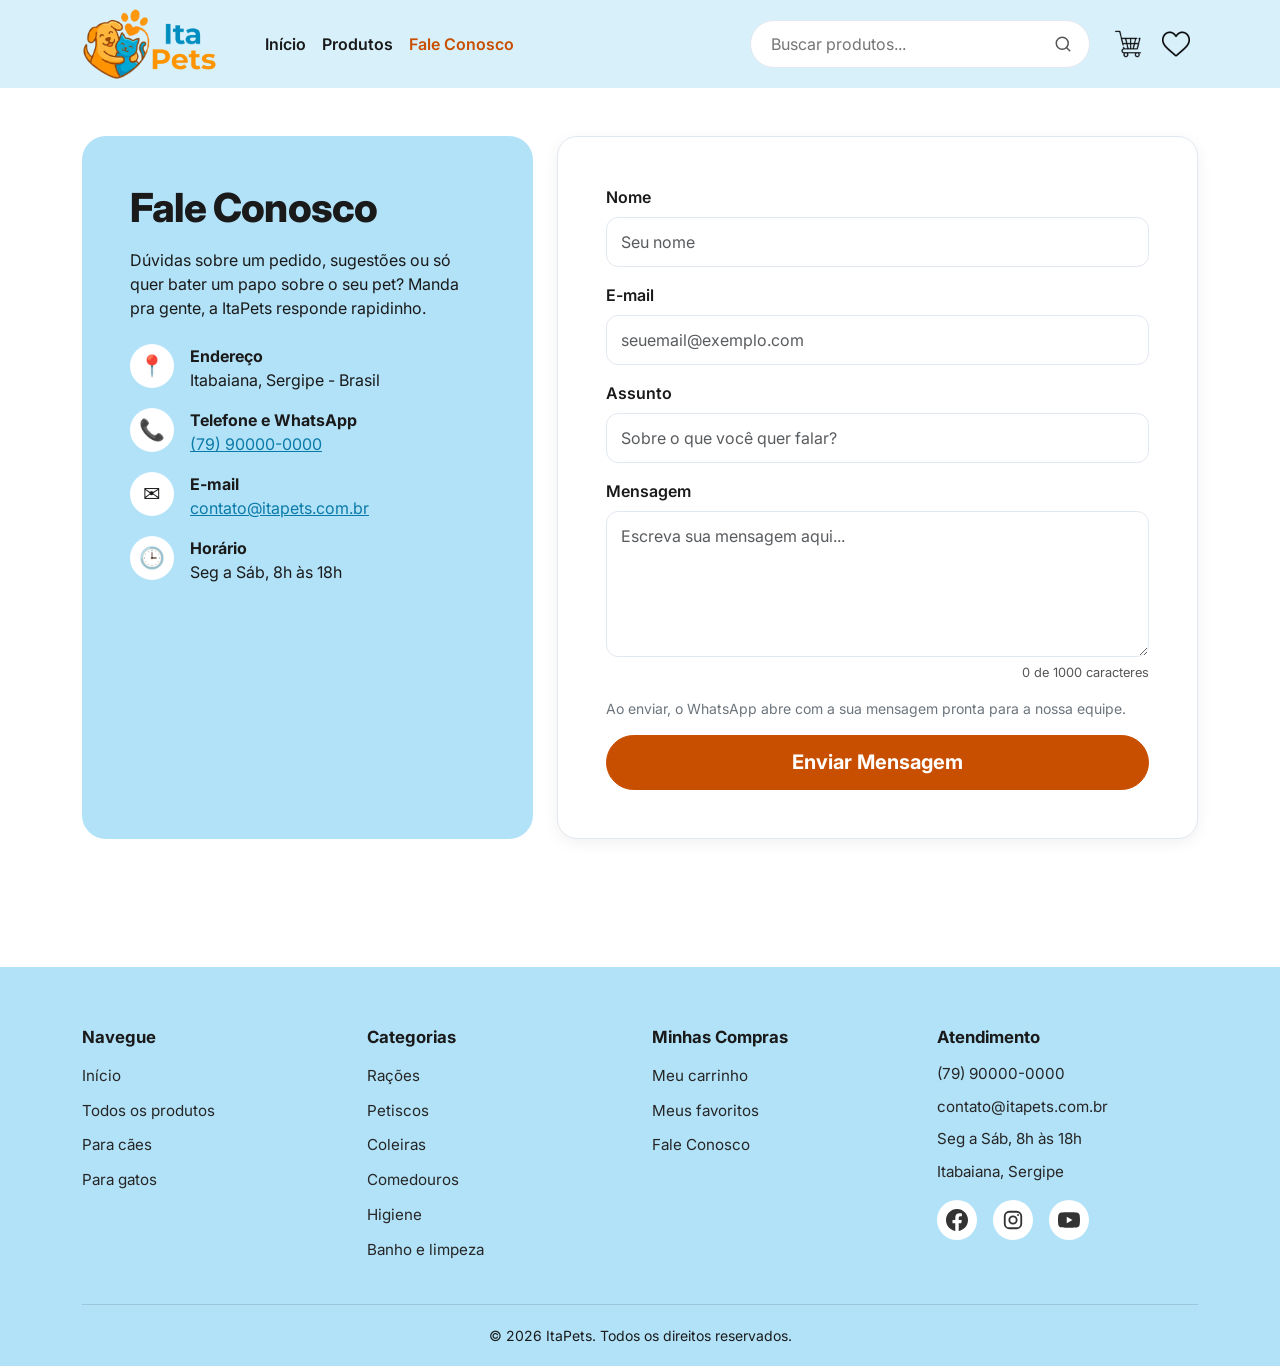
==== commit 7d00c4d9: "Adiciona JavaScript, carrossel e melhorias no site - Corrige a foto do produto, que acompanhava a ro" ====
--- a/contato.html
+++ b/contato.html
@@ -7,6 +7,15 @@
   <title>Fale Conosco — ItaPets</title>
   <meta name="description"
     content="Fale com a ItaPets: tire suas dúvidas, envie sugestões ou peça ajuda com o seu pedido.">
+  <link rel="canonical" href="https://jmatheus-dev.github.io/ItaPets/contato.html">
+  <meta property="og:type" content="website">
+  <meta property="og:site_name" content="ItaPets">
+  <meta property="og:locale" content="pt_BR">
+  <meta property="og:title" content="Fale Conosco — ItaPets">
+  <meta property="og:description" content="Fale com a ItaPets: tire suas dúvidas, envie sugestões ou peça ajuda com o seu pedido.">
+  <meta property="og:url" content="https://jmatheus-dev.github.io/ItaPets/contato.html">
+  <meta property="og:image" content="https://jmatheus-dev.github.io/ItaPets/imagens/logo-itapets.webp">
+  <meta name="twitter:card" content="summary">
   <meta name="theme-color" content="#d7f0fa">
   <link rel="icon" href="imagens/favicon/icone-site.ico" sizes="16x16 32x32 48x48">
   <link rel="icon" type="image/png" href="imagens/favicon/icone-192.png" sizes="192x192">
@@ -20,6 +29,7 @@
   <script src="https://cdn.jsdelivr.net/npm/bootstrap@5.3.3/dist/js/bootstrap.bundle.min.js"
     integrity="sha384-YvpcrYf0tY3lHB60NNkmXc5s9fDVZLESaAA55NDzOxhy9GkcIdslK1eN7N6jIeHz" crossorigin="anonymous"
     defer></script>
+  <script src="js/main.js" defer></script>
 </head>
 
 <body>
@@ -29,9 +39,9 @@
     <nav class="container-xl" aria-label="Menu principal">
       <a class="navbar-brand cabecalho__marca py-0" href="index.html"><img src="imagens/logo-itapets.webp"
           alt="ItaPets — página inicial"></a>
-      <a class="cabecalho__icone ms-auto order-lg-last" href="produtos.html"><img
+      <a class="cabecalho__icone ms-auto order-lg-last" data-abrir="carrinho" href="produtos.html"><img
           src="imagens/icones/carrinho-compras.webp" alt="Carrinho de compras"></a>
-      <a class="cabecalho__icone ms-1 order-lg-last" href="produtos.html"><img src="imagens/icones/favoritos.webp"
+      <a class="cabecalho__icone ms-1 order-lg-last" data-abrir="favoritos" href="produtos.html"><img src="imagens/icones/favoritos.webp"
           alt="Favoritos"></a>
       <button class="navbar-toggler ms-2" type="button" data-bs-toggle="collapse" data-bs-target=".cabecalho__menu"
         aria-controls="menu-principal busca-principal" aria-expanded="false" aria-label="Abrir menu">
@@ -79,7 +89,7 @@
           </li>
           <li class="d-flex gap-3">
             <span class="contato__icone" aria-hidden="true">📞</span>
-            <span><strong class="d-block">Telefone</strong><a href="tel:+5579900000000">(79) 90000-0000</a></span>
+            <span><strong class="d-block">Telefone e WhatsApp</strong><a href="tel:+5579900000000">(79) 90000-0000</a></span>
           </li>
           <li class="d-flex gap-3">
             <span class="contato__icone" aria-hidden="true">✉️</span>
@@ -112,7 +122,10 @@
       <p class="mb-0">
         <label class="form-label fw-semibold" for="mensagem">Mensagem</label>
         <textarea class="form-control" id="mensagem" name="mensagem" rows="5" placeholder="Escreva sua mensagem aqui..."
-          required></textarea>
+          maxlength="1000" required></textarea>
+      </p>
+      <p class="small text-secondary mb-0">
+        Ao enviar, o WhatsApp abre com a sua mensagem pronta para a nossa equipe.
       </p>
       <button class="btn btn--laranja btn-lg" type="submit">
         Enviar Mensagem
@@ -123,19 +136,19 @@
   <footer class="rodape container-xl">
     <nav class="rodape__nav" aria-label="Links do rodapé">
       <section>
-        <h2 class="rodape__titulo">Informações</h2>
+        <h2 class="rodape__titulo">Navegue</h2>
         <ul class="u-lista-limpa">
           <li class="rodape__item">
-            <a class="rodape__link" href="produtos.html#caes">Cães</a>
-          </li>
-          <li class="rodape__item">
-            <a class="rodape__link" href="produtos.html#gatos">Gatos</a>
-          </li>
-          <li class="rodape__item">
-            <a class="rodape__link" href="produtos.html#higiene">Higiene</a>
-          </li>
-          <li class="rodape__item">
-            <a class="rodape__link" href="contato.html">Fale Conosco</a>
+            <a class="rodape__link" href="index.html">Início</a>
+          </li>
+          <li class="rodape__item">
+            <a class="rodape__link" href="produtos.html">Todos os produtos</a>
+          </li>
+          <li class="rodape__item">
+            <a class="rodape__link" href="produtos.html#caes">Para cães</a>
+          </li>
+          <li class="rodape__item">
+            <a class="rodape__link" href="produtos.html#gatos">Para gatos</a>
           </li>
         </ul>
       </section>
@@ -146,46 +159,44 @@
             <a class="rodape__link" href="produtos.html#racoes">Rações</a>
           </li>
           <li class="rodape__item">
-            <a class="rodape__link" href="produtos.html#coleiras">Acessórios</a>
+            <a class="rodape__link" href="produtos.html#petiscos">Petiscos</a>
+          </li>
+          <li class="rodape__item">
+            <a class="rodape__link" href="produtos.html#coleiras">Coleiras</a>
+          </li>
+          <li class="rodape__item">
+            <a class="rodape__link" href="produtos.html#comedouros">Comedouros</a>
           </li>
           <li class="rodape__item">
             <a class="rodape__link" href="produtos.html#higiene">Higiene</a>
           </li>
           <li class="rodape__item">
-            <a class="rodape__link" href="produtos.html#petiscos">Petiscos</a>
-          </li>
-        </ul>
-      </section>
-      <section>
-        <h2 class="rodape__titulo">Produtos</h2>
+            <a class="rodape__link" href="produtos.html#limpeza">Banho e limpeza</a>
+          </li>
+        </ul>
+      </section>
+      <section>
+        <h2 class="rodape__titulo">Minhas Compras</h2>
         <ul class="u-lista-limpa">
           <li class="rodape__item">
-            <a class="rodape__link" href="produtos.html#caes">Cães</a>
-          </li>
-          <li class="rodape__item">
-            <a class="rodape__link" href="produtos.html#gatos">Gatos</a>
-          </li>
-          <li class="rodape__item">
-            <a class="rodape__link" href="produtos.html#limpeza">Banho</a>
-          </li>
-          <li class="rodape__item">
-            <a class="rodape__link" href="produtos.html#comedouros">Comedouros</a>
-          </li>
-        </ul>
-      </section>
-      <section>
-        <h2 class="rodape__titulo">Minha Conta</h2>
-        <ul class="u-lista-limpa">
-          <li class="rodape__item">
-            <a class="rodape__link" href="contato.html">Ver meus pedidos</a>
-          </li>
-          <li class="rodape__item">
-            <a class="rodape__link" href="contato.html">Meu perfil</a>
-          </li>
-          <li class="rodape__item">
-            <a class="rodape__link" href="produtos.html">Favoritos</a>
-          </li>
-        </ul>
+            <a class="rodape__link" href="produtos.html" data-abrir="carrinho">Meu carrinho</a>
+          </li>
+          <li class="rodape__item">
+            <a class="rodape__link" href="produtos.html" data-abrir="favoritos">Meus favoritos</a>
+          </li>
+          <li class="rodape__item">
+            <a class="rodape__link" href="contato.html">Fale Conosco</a>
+          </li>
+        </ul>
+      </section>
+      <section>
+        <h2 class="rodape__titulo">Atendimento</h2>
+        <address class="rodape__contato">
+          <a class="rodape__link" href="tel:+5579900000000">(79) 90000-0000</a>
+          <a class="rodape__link text-break" href="mailto:contato@itapets.com.br">contato@itapets.com.br</a>
+          <span>Seg a Sáb, 8h às 18h</span>
+          <span>Itabaiana, Sergipe</span>
+        </address>
         <ul class="d-flex gap-3 mt-3 u-lista-limpa">
           <li><a class="rodape__social" href="https://www.facebook.com/" aria-label="Facebook"><svg width="22"
                 height="22" viewBox="0 0 24 24" fill="currentColor" aria-hidden="true">
@@ -207,7 +218,7 @@
       </section>
     </nav>
     <p class="rodape__base mb-0">
-      &copy; 2026 ItaPets. Todos os direitos reservados.
+      &copy; <span data-ano>2026</span> ItaPets. Todos os direitos reservados.
     </p>
   </footer>
 </body>
--- a/css/style.css
+++ b/css/style.css
@@ -133,6 +133,12 @@
 .cabecalho {
   min-height: var(--altura-cabecalho);
   background-color: var(--cor-azul-claro);
+  transition: box-shadow 0.2s ease;
+}
+
+/* classe colocada pelo js/main.js quando a página sai do topo */
+.cabecalho--rolado {
+  box-shadow: 0 6px 18px rgba(0, 0, 0, 0.08);
 }
 
 .cabecalho__marca img {
@@ -143,6 +149,7 @@
 }
 
 .cabecalho__icone {
+  position: relative;
   display: inline-flex;
   align-items: center;
   justify-content: center;
@@ -159,6 +166,23 @@
 .cabecalho__icone img {
   width: 28px;
   height: 28px;
+}
+
+/* quantidade de itens no carrinho e nos favoritos, criada pelo js/main.js */
+.cabecalho__contador {
+  position: absolute;
+  top: 2px;
+  right: 0;
+  min-width: 20px;
+  height: 20px;
+  padding: 0 5px;
+  border-radius: var(--raio-pilula);
+  background-color: var(--cor-laranja-acao);
+  color: #ffffff;
+  font-size: 0.75rem;
+  font-weight: 700;
+  line-height: 20px;
+  text-align: center;
 }
 
 .cabecalho .nav-link {
@@ -368,6 +392,7 @@
 }
 
 .produto-card {
+  position: relative;
   display: flex;
   flex-direction: column;
   gap: 6px;
@@ -417,6 +442,7 @@
   font-weight: 700;
   line-height: 1.3;
   letter-spacing: 0;
+  line-clamp: 2;
   -webkit-line-clamp: 2;
   -webkit-box-orient: vertical;
 }
@@ -434,6 +460,12 @@
   margin: auto 0 0;
   font-size: 1.15rem;
   font-weight: 800;
+}
+
+/* no celular o card é estreito; menos respiro lateral evita "Adicionado ✓" em duas linhas */
+.produto-card .btn {
+  --bs-btn-padding-x: 0.5rem;
+  white-space: nowrap;
 }
 
 /* O rodapé também é o .container-xl; o border-image estende o fundo
@@ -442,7 +474,9 @@
   margin-top: clamp(48px, 8vw, 80px);
   padding-top: clamp(40px, 6vw, 60px);
   padding-bottom: 20px;
-  border-image: conic-gradient(var(--cor-azul) 0 0) fill 0 / 0 100vmax / 0;
+  border-image-source: conic-gradient(var(--cor-azul) 0 0);
+  border-image-slice: 0 fill;
+  border-image-outset: 0 100vmax;
 }
 
 .rodape__nav {
@@ -497,6 +531,15 @@
   transform: translateY(-3px);
 }
 
+.rodape__contato {
+  display: grid;
+  gap: 10px;
+  margin: 0;
+  color: #262626;
+  font-size: 0.95rem;
+  font-style: normal;
+}
+
 .rodape__base {
   margin-top: 32px;
   padding-top: 20px;
@@ -548,6 +591,177 @@
   .hero__botao {
     --bs-btn-font-size: 1rem;
     --bs-btn-padding-y: 0.5rem;
+  }
+}
+
+/* carrossel da página inicial: cada slide é um .hero com cor própria */
+.carrossel {
+  position: relative;
+  margin-top: clamp(20px, 3vw, 40px);
+}
+
+.carrossel .carousel-inner {
+  border-radius: var(--raio-medio);
+}
+
+.carrossel .hero {
+  margin-top: 0;
+  border-radius: 0;
+}
+
+.hero--racoes {
+  background-color: #ffe3c8;
+}
+
+.hero--petiscos {
+  background-color: #fcdde4;
+}
+
+.hero--banho {
+  background-color: #d4f2e3;
+}
+
+/* mesma caixa da ilustração do 1º slide, para todos os slides terem a mesma altura */
+.carrossel__produtos {
+  position: relative;
+  display: block;
+  aspect-ratio: 520 / 785;
+  width: min(100%, 380px);
+  margin: 0 auto;
+}
+
+.carrossel__foto {
+  position: absolute;
+  aspect-ratio: 1;
+  padding: 5%;
+  object-fit: contain;
+  border-radius: 22px;
+  background-color: #ffffff;
+  box-shadow: 0 14px 30px rgba(0, 0, 0, 0.14);
+}
+
+.carrossel__foto--frente {
+  bottom: 4%;
+  left: 12%;
+  z-index: 2;
+  width: 76%;
+}
+
+.carrossel__foto--fundo-esquerda {
+  bottom: 42%;
+  left: 0;
+  width: 56%;
+  rotate: -7deg;
+}
+
+.carrossel__foto--fundo-direita {
+  right: 0;
+  bottom: 46%;
+  width: 56%;
+  rotate: 7deg;
+}
+
+.carrossel__seta {
+  position: absolute;
+  top: 50%;
+  z-index: 3;
+  display: flex;
+  align-items: center;
+  justify-content: center;
+  width: 42px;
+  height: 42px;
+  border: 0;
+  border-radius: 50%;
+  background-color: rgba(255, 255, 255, 0.9);
+  box-shadow: var(--sombra-suave);
+  color: var(--cor-texto);
+  translate: 0 -50%;
+  transition:
+    background-color 0.2s ease,
+    color 0.2s ease;
+}
+
+.carrossel__seta:hover {
+  background-color: #ffffff;
+  color: var(--cor-laranja-acao);
+}
+
+.carrossel__seta--anterior {
+  left: 8px;
+}
+
+.carrossel__seta--proxima {
+  right: 8px;
+}
+
+.carrossel__controles {
+  display: flex;
+  align-items: center;
+  justify-content: center;
+  gap: 14px;
+  margin-top: 14px;
+}
+
+.carrossel__pausa {
+  display: flex;
+  align-items: center;
+  justify-content: center;
+  width: 32px;
+  height: 32px;
+  border: 1px solid var(--cor-borda);
+  border-radius: 50%;
+  background-color: #ffffff;
+  color: var(--cor-texto);
+}
+
+.carrossel__pausa:hover {
+  color: var(--cor-laranja-acao);
+}
+
+.carrossel__icone-tocar,
+.carrossel--pausado .carrossel__icone-pausa {
+  display: none;
+}
+
+.carrossel--pausado .carrossel__icone-tocar {
+  display: block;
+}
+
+/* sobrescreve a posição padrão do Bootstrap: os pontos ficam abaixo do slide */
+.carrossel .carrossel__indicadores {
+  position: static;
+  gap: 8px;
+  margin: 0;
+}
+
+.carrossel .carrossel__indicadores [data-bs-slide-to] {
+  width: 10px;
+  height: 10px;
+  margin: 0;
+  border: 0;
+  border-radius: var(--raio-pilula);
+  background-color: #b9c6d2;
+  opacity: 1;
+  transition:
+    width 0.3s ease,
+    background-color 0.3s ease;
+}
+
+.carrossel .carrossel__indicadores .active {
+  width: 28px;
+  background-color: var(--cor-laranja-acao);
+}
+
+@media (max-width: 575.98px) {
+  .carrossel__produtos {
+    width: min(70%, 240px);
+  }
+}
+
+/* abaixo de 992px as setas cobririam o texto; ali se troca de slide arrastando ou pelos pontos */
+@media (max-width: 991.98px) {
+  .carrossel__seta {
+    display: none;
   }
 }
 
@@ -593,6 +807,17 @@
   font-weight: 700;
 }
 
+.categoria-card__selo {
+  margin-top: -6px;
+  padding: 2px 10px;
+  border-radius: var(--raio-pilula);
+  background-color: rgba(255, 255, 255, 0.8);
+  font-size: 0.75rem;
+  font-weight: 700;
+  letter-spacing: 0.04em;
+  text-transform: uppercase;
+}
+
 .categorias__item:nth-child(1) {
   --cor-card: #ff8a4c;
 }
@@ -616,6 +841,29 @@
 }
 .categorias__item:nth-child(8) {
   --cor-card: #f87171;
+}
+
+.destaques__cabecalho {
+  display: flex;
+  flex-wrap: wrap;
+  align-items: baseline;
+  justify-content: space-between;
+  gap: 8px 16px;
+  margin: clamp(48px, 7vw, 96px) 0 clamp(20px, 3vw, 32px);
+}
+
+.destaques__titulo {
+  margin: 0;
+  font-size: clamp(1.5rem, 2.6vw, 2.2rem);
+}
+
+.destaques__link {
+  font-weight: 700;
+  text-decoration: none;
+}
+
+.destaques__link:hover {
+  text-decoration: underline;
 }
 
 .cta-contato {
@@ -655,7 +903,10 @@
 @media (min-width: 992px) {
   .vitrine {
     /* mesma largura do antigo col-lg-3 / col-lg-9 com g-4 */
-    grid-template-columns: calc((100% + 1.5rem) * 3 / 12 - 1.5rem) minmax(0, 1fr);
+    grid-template-columns: calc((100% + 1.5rem) * 3 / 12 - 1.5rem) minmax(
+        0,
+        1fr
+      );
     column-gap: 1.5rem;
   }
 
@@ -1028,13 +1279,6 @@
   background: var(--cor-fundo-suave);
 }
 
-@media (min-width: 992px) {
-  .galeria {
-    position: sticky;
-    top: calc(var(--altura-cabecalho) + 20px);
-  }
-}
-
 .contato {
   display: grid;
   align-content: start;
@@ -1044,7 +1288,10 @@
 @media (min-width: 992px) {
   .contato {
     /* mesma largura do antigo col-lg-5 / col-lg-7 com g-4 */
-    grid-template-columns: calc((100% + 1.5rem) * 5 / 12 - 1.5rem) minmax(0, 1fr);
+    grid-template-columns: calc((100% + 1.5rem) * 5 / 12 - 1.5rem) minmax(
+        0,
+        1fr
+      );
   }
 }
 
@@ -1080,6 +1327,297 @@
   box-shadow: 0 0 0 0.2rem var(--bs-focus-ring-color);
 }
 
+.contato__contador {
+  display: block;
+  margin-top: 6px;
+  color: #555555;
+  font-size: 0.8rem;
+  text-align: right;
+}
+
+/* ---------- Peças criadas pelo js/main.js ---------- */
+
+/* botão de favoritar no canto de cada card */
+.produto-card__favorito {
+  position: absolute;
+  top: 10px;
+  right: 10px;
+  display: flex;
+  align-items: center;
+  justify-content: center;
+  width: 38px;
+  height: 38px;
+  border: 1px solid var(--cor-borda);
+  border-radius: 50%;
+  background-color: rgba(255, 255, 255, 0.92);
+  color: #5f6b7a;
+  transition:
+    color 0.2s ease,
+    transform 0.2s ease;
+}
+
+.produto-card__favorito:hover {
+  color: #b0164b;
+  transform: scale(1.08);
+}
+
+.produto-card__favorito[aria-pressed="true"] {
+  color: #b0164b;
+}
+
+.produto-card__favorito[aria-pressed="true"] svg {
+  fill: currentColor;
+}
+
+/* botões − e + em volta da quantidade */
+.quantidade {
+  display: inline-flex;
+  flex-shrink: 0;
+  align-self: center;
+  align-items: center;
+  border: 1px solid var(--cor-borda);
+  border-radius: var(--raio-pilula);
+  background-color: #ffffff;
+}
+
+.quantidade:focus-within {
+  border-color: var(--cor-laranja);
+}
+
+.quantidade__botao {
+  display: flex;
+  align-items: center;
+  justify-content: center;
+  width: 40px;
+  height: 46px;
+  padding: 0;
+  border: 0;
+  border-radius: var(--raio-pilula);
+  background: transparent;
+  color: var(--cor-azul-marca);
+  font-size: 1.3rem;
+  font-weight: 700;
+  line-height: 1;
+}
+
+.quantidade__botao:hover:not(:disabled) {
+  color: var(--cor-laranja-acao);
+}
+
+.quantidade__botao:disabled {
+  color: #b5b5b5;
+}
+
+.quantidade .produto__quantidade {
+  width: 44px;
+  padding: 0;
+  border: 0;
+  background: transparent;
+  box-shadow: none;
+  -moz-appearance: textfield;
+  appearance: textfield;
+}
+
+.quantidade .produto__quantidade::-webkit-inner-spin-button,
+.quantidade .produto__quantidade::-webkit-outer-spin-button {
+  margin: 0;
+  -webkit-appearance: none;
+}
+
+.quantidade--pequena .quantidade__botao {
+  width: 32px;
+  height: 32px;
+  font-size: 1.1rem;
+}
+
+.quantidade__valor {
+  min-width: 24px;
+  font-weight: 700;
+  text-align: center;
+}
+
+/* lupa que acompanha o mouse na foto principal do produto */
+.galeria__principal--zoom {
+  cursor: zoom-in;
+}
+
+.produto__compartilhar {
+  display: inline-flex;
+  align-items: center;
+  gap: 8px;
+  margin-top: 14px;
+  padding: 0;
+  border: 0;
+  background: none;
+  color: var(--cor-azul-marca);
+  font-weight: 600;
+}
+
+.produto__compartilhar:hover {
+  color: var(--cor-laranja-acao);
+  text-decoration: underline;
+}
+
+/* painéis laterais do carrinho e dos favoritos */
+.painel {
+  --bs-offcanvas-width: 420px;
+}
+
+.painel__lista {
+  display: grid;
+  gap: 16px;
+}
+
+.painel__item {
+  display: grid;
+  grid-template-columns: 64px minmax(0, 1fr) auto;
+  align-items: start;
+  gap: 12px;
+  padding-bottom: 16px;
+  border-bottom: 1px solid var(--cor-borda);
+}
+
+.painel__foto {
+  width: 64px;
+  height: 64px;
+  padding: 4px;
+  object-fit: contain;
+  border: 1px solid var(--cor-borda);
+  border-radius: var(--raio-pequeno);
+  background-color: #ffffff;
+}
+
+.painel__info {
+  display: grid;
+  justify-items: start;
+  gap: 6px;
+  min-width: 0;
+}
+
+.painel__nome {
+  color: var(--cor-texto);
+  font-weight: 700;
+  line-height: 1.3;
+  text-decoration: none;
+}
+
+.painel__nome:hover {
+  color: var(--cor-laranja-acao);
+}
+
+.painel__preco {
+  color: #555555;
+  font-size: 0.875rem;
+}
+
+.painel__lado {
+  display: grid;
+  justify-items: end;
+  gap: 8px;
+}
+
+.painel__acao {
+  padding: 0;
+  border: 0;
+  background: none;
+  color: var(--cor-azul-marca);
+  font-size: 0.875rem;
+  font-weight: 600;
+  text-decoration: underline;
+}
+
+.painel__acao:disabled {
+  color: var(--cor-verde-sucesso);
+  text-decoration: none;
+}
+
+.painel__acao--remover {
+  color: #b42318;
+}
+
+.painel__vazio {
+  padding: 40px 12px;
+  color: #555555;
+  text-align: center;
+}
+
+.painel__rodape {
+  display: grid;
+  gap: 10px;
+  padding: 16px 1rem 20px;
+  border-top: 1px solid var(--cor-borda);
+}
+
+.painel__total {
+  display: flex;
+  justify-content: space-between;
+  margin: 0;
+  font-size: 1.2rem;
+  font-weight: 800;
+}
+
+/* avisos rápidos ("Adicionado ao carrinho", "Link copiado"...) */
+.avisos {
+  z-index: 1090;
+}
+
+.aviso {
+  --bs-toast-bg: #1f2937;
+  --bs-toast-color: #ffffff;
+  --bs-toast-border-color: transparent;
+  --bs-toast-border-radius: var(--raio-pequeno);
+  --bs-toast-max-width: 380px;
+}
+
+.aviso__acao {
+  flex-shrink: 0;
+  padding: 0 4px;
+  border: 0;
+  background: none;
+  color: #ffc49b;
+  font-size: 0.875rem;
+  font-weight: 700;
+  text-decoration: underline;
+}
+
+.vitrine__vazio {
+  padding: 40px 20px;
+  border: 1px dashed #c5d3e0;
+  border-radius: var(--raio-medio);
+  color: #444444;
+  text-align: center;
+}
+
+.recentes__titulo {
+  margin: clamp(40px, 6vw, 64px) 0 20px;
+  font-size: clamp(1.3rem, 2.2vw, 1.75rem);
+}
+
+.topo {
+  position: fixed;
+  right: 16px;
+  bottom: 16px;
+  z-index: 1030;
+  display: flex;
+  align-items: center;
+  justify-content: center;
+  width: 48px;
+  height: 48px;
+  border: 0;
+  border-radius: 50%;
+  background-color: var(--cor-azul-marca);
+  box-shadow: var(--sombra-elevada);
+  color: #ffffff;
+  transition:
+    background-color 0.2s ease,
+    transform 0.2s ease;
+}
+
+.topo:hover {
+  background-color: var(--cor-azul-marca-escuro);
+  transform: translateY(-2px);
+}
+
 /* Em telas de toque o :hover "gruda" depois do toque; desliga os efeitos de elevação */
 @media (hover: none) {
   .btn--laranja:hover,
@@ -1089,6 +1627,8 @@
   .categoria-card:hover,
   .rodape__social:hover,
   .galeria__miniatura:hover,
+  .produto-card__favorito:hover,
+  .topo:hover,
   .produto-card:hover .produto-card__imagem img {
     box-shadow: none;
     transform: none;
